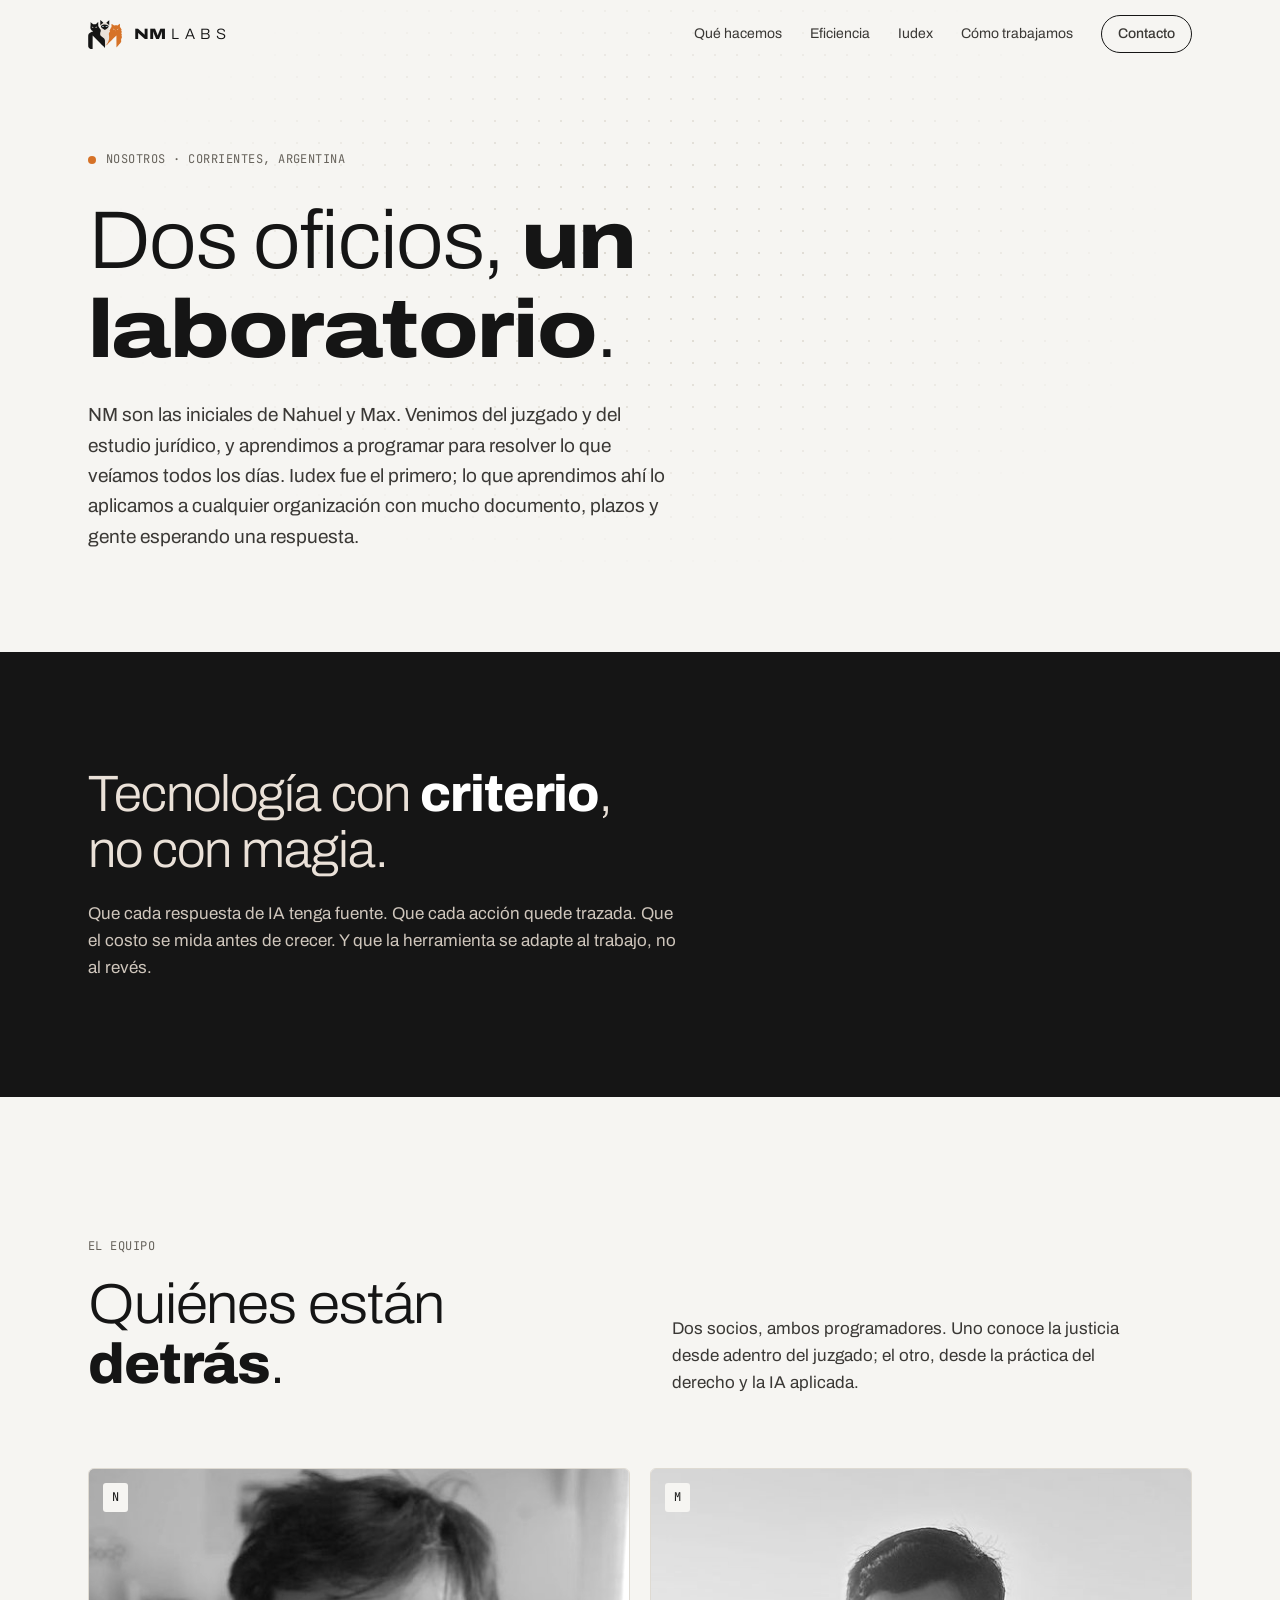
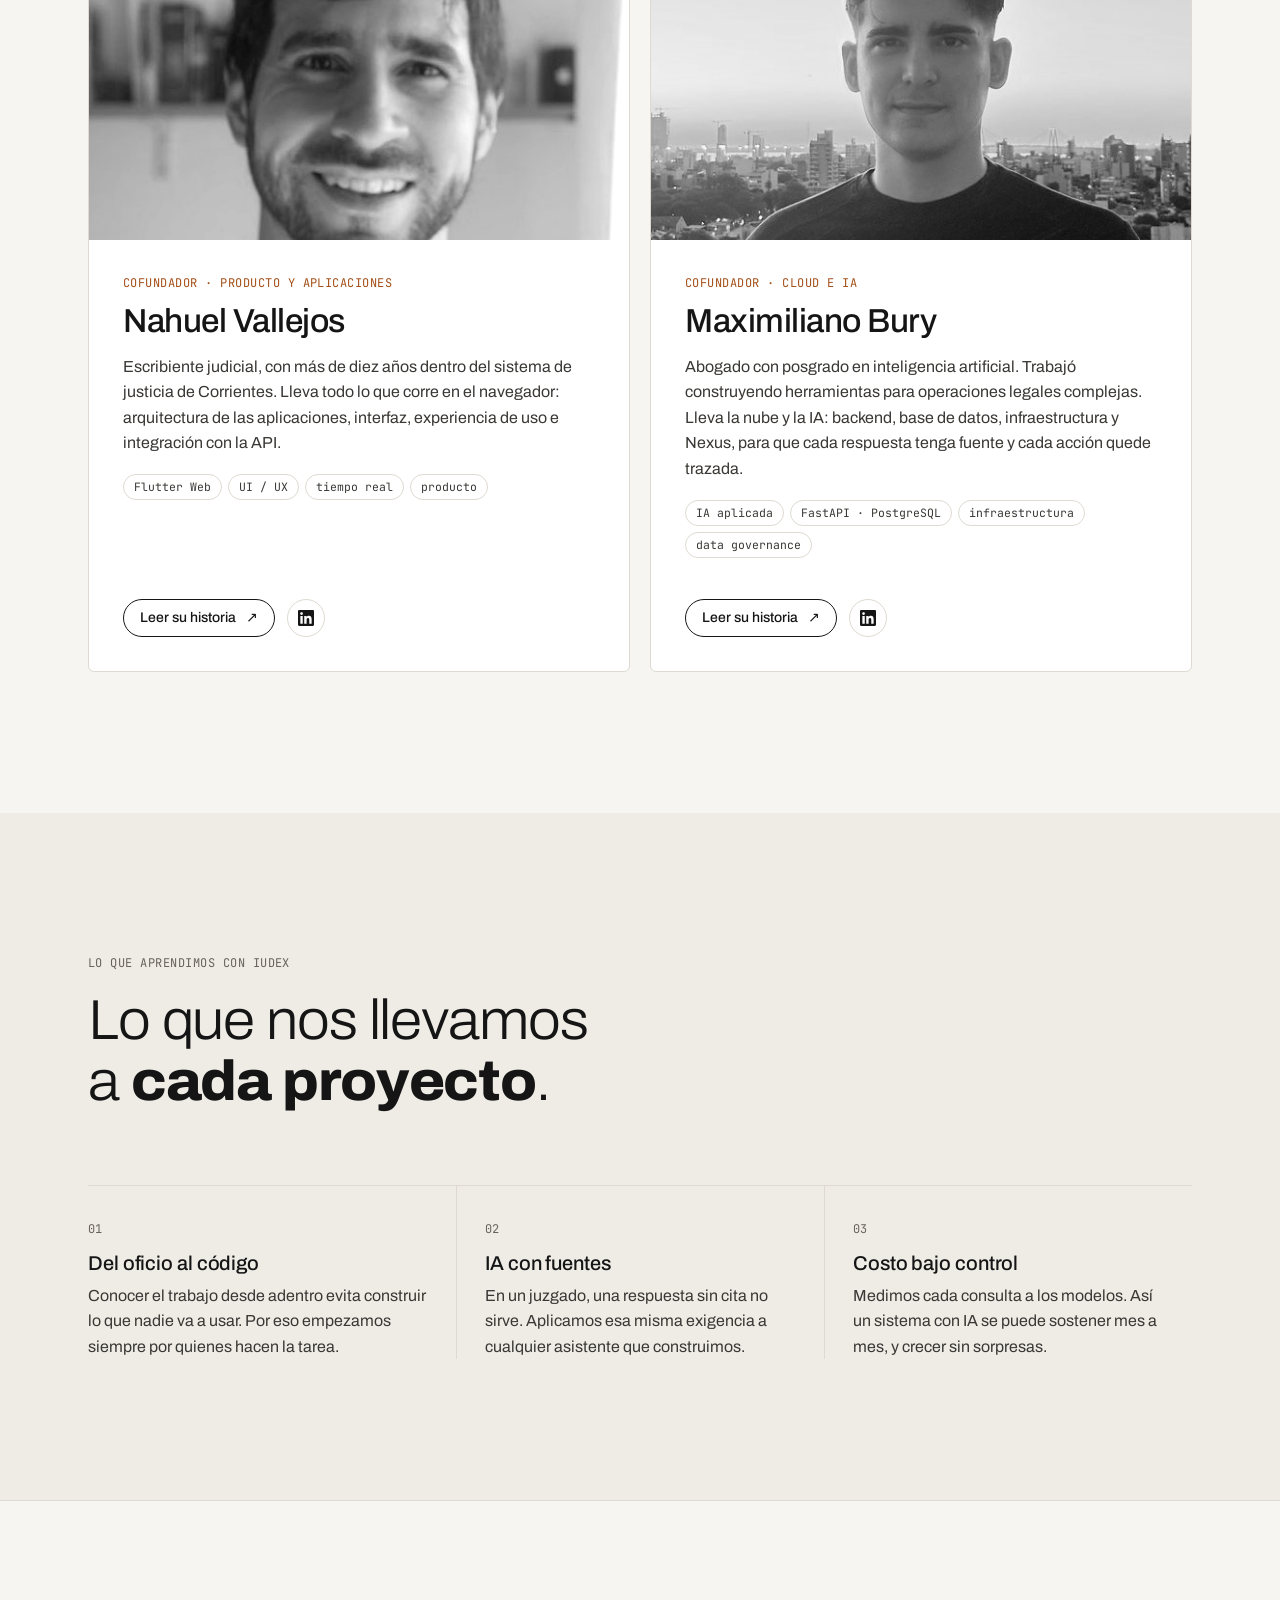
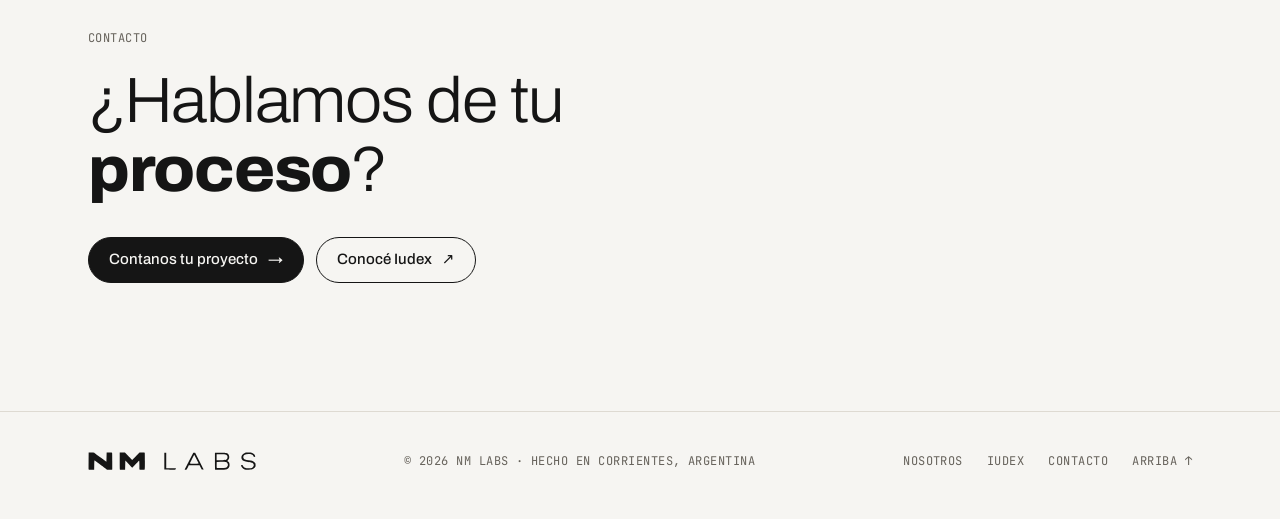
==== nosotros/index.html @ 86814177 "feat: formulario de contacto por pasos, página Nosotros y lema del hero - Contacto: cinco pasos con " ====
<!doctype html>
<html lang="es-AR">
<head>
  <meta charset="utf-8">
  <meta name="viewport" content="width=device-width, initial-scale=1">
  <title>Nosotros — NM Labs</title>
  <meta name="description" content="NM Labs son Nahuel Vallejos y Maximiliano Bury: un escribiente judicial y un abogado con posgrado en IA, ambos programadores. Creadores de Iudex.">
  <meta name="theme-color" content="#F6F5F2">
  <link rel="icon" href="../assets/mark.svg" type="image/svg+xml">
  <link rel="icon" href="../assets/favicon-32.png" sizes="32x32" type="image/png">
  <link rel="apple-touch-icon" href="../assets/apple-touch-icon.png">

  <meta property="og:type" content="website">
  <meta property="og:title" content="Nosotros — NM Labs">
  <meta property="og:description" content="Dos oficios, un laboratorio. Creadores de Iudex.">
  <meta property="og:image" content="../assets/og.png">
  <meta property="og:locale" content="es_AR">
  <meta name="twitter:card" content="summary_large_image">

  <link rel="preconnect" href="https://fonts.googleapis.com">
  <link rel="preconnect" href="https://fonts.gstatic.com" crossorigin>
  <link rel="stylesheet" href="https://fonts.googleapis.com/css2?family=Archivo:wdth,wght@62..125,300..800&family=JetBrains+Mono:wght@400;500&display=swap">
  <link rel="stylesheet" href="../styles.css?v=20261018c">
  <script>
    (function (d) {
      var c = d.documentElement.classList; c.add('js');
      if (!window.matchMedia('(prefers-reduced-motion: reduce)').matches) c.add('motion');
    })(document);
  </script>
  <script src="../main.js?v=20261018c" defer></script>
</head>
<body>
  <a class="skip" href="#main">Saltar al contenido</a>

  <header class="site-header" id="top">
    <div class="wrap">
      <a class="brand" href="../" aria-label="NM Labs, inicio">
        <img src="../assets/mark.svg" alt="" width="34" height="29">
        <span class="brand-word" aria-hidden="true"><b>NM</b><span>LABS</span></span>
      </a>
      <nav class="nav" aria-label="Principal">
        <a href="../#servicios">Qué hacemos</a>
        <a href="../#eficiencia">Eficiencia</a>
        <a href="../#iudex">Iudex</a>
        <a href="../#metodo">Cómo trabajamos</a>
        <a class="btn btn-sm btn-ghost" href="../#contacto">Contacto</a>
      </nav>
    </div>
  </header>

  <main id="main">
    <section class="page-hero" aria-labelledby="nos-title">
      <div class="wrap">
        <p class="hero-kicker mono"><span class="dot-live" aria-hidden="true"></span>Nosotros · Corrientes, Argentina</p>
        <h1 id="nos-title" class="split">Dos oficios, <b>un laboratorio</b>.</h1>
        <p class="lede" data-reveal data-d="3">NM son las iniciales de Nahuel y Max. Venimos del juzgado y del estudio jurídico, y aprendimos a programar para resolver lo que veíamos todos los días. Iudex fue el primero; lo que aprendimos ahí lo aplicamos a cualquier organización con mucho documento, plazos y gente esperando una respuesta.</p>
      </div>
    </section>

    <section class="statement" aria-labelledby="nos-statement">
      <div class="wrap">
        <h2 id="nos-statement" data-reveal>Tecnología con <b>criterio</b>, no con magia.</h2>
        <p data-reveal data-d="1">Que cada respuesta de IA tenga fuente. Que cada acción quede trazada. Que el costo se mida antes de crecer. Y que la herramienta se adapte al trabajo, no al revés.</p>
      </div>
    </section>

    <section class="section" aria-labelledby="nos-equipo">
      <div class="wrap">
        <div class="section-head">
          <div>
            <span class="eyebrow mono" data-reveal>El equipo</span>
            <h2 id="nos-equipo" data-reveal data-d="1">Quiénes están <b>detrás</b>.</h2>
          </div>
          <p data-reveal data-d="2">Dos socios, ambos programadores. Uno conoce la justicia desde adentro del juzgado; el otro, desde la práctica del derecho y la IA aplicada.</p>
        </div>

        <div class="profiles">
          <article class="profile" data-reveal>
            <div class="profile-photo">
              <img src="../assets/team/nahuel.jpg" alt="Nahuel Vallejos" width="560" height="560" loading="lazy">
              <span class="tag mono">N</span>
            </div>
            <div class="profile-body">
              <span class="profile-role mono">Cofundador · Producto y aplicaciones</span>
              <h3>Nahuel Vallejos</h3>
              <p>Escribiente judicial, con más de diez años dentro del sistema de justicia de Corrientes. Lleva todo lo que corre en el navegador: arquitectura de las aplicaciones, interfaz, experiencia de uso e integración con la API.</p>
              <ul class="tags" aria-label="Áreas de trabajo"><li>Flutter Web</li><li>UI / UX</li><li>tiempo real</li><li>producto</li></ul>
              <div class="profile-actions">
                <a class="btn btn-ghost btn-sm" href="https://iudex.com.ar/blog/historia-nahuel-vallejos.html" rel="noopener">Leer su historia <span class="arrow" aria-hidden="true">↗</span></a>
                <a class="icon-link" href="https://www.linkedin.com/in/nahuel-vallejos/" target="_blank" rel="noreferrer" aria-label="LinkedIn de Nahuel Vallejos">
                  <svg viewBox="0 0 24 24" fill="currentColor" aria-hidden="true"><path d="M20.447 20.452h-3.554v-5.569c0-1.328-.027-3.037-1.852-3.037-1.853 0-2.136 1.445-2.136 2.939v5.667H9.351V9h3.414v1.561h.046c.477-.9 1.637-1.85 3.37-1.85 3.601 0 4.267 2.37 4.267 5.455v6.286zM5.337 7.433a2.062 2.062 0 1 1 0-4.125 2.062 2.062 0 0 1 0 4.125zM7.119 20.452H3.555V9h3.564v11.452zM22.225 0H1.771C.792 0 0 .774 0 1.729v20.542C0 23.227.792 24 1.771 24h20.451C23.2 24 24 23.227 24 22.271V1.729C24 .774 23.2 0 22.222 0h.003z"/></svg>
                </a>
              </div>
            </div>
          </article>

          <article class="profile" data-reveal data-d="1">
            <div class="profile-photo">
              <img src="../assets/team/max.jpg" alt="Maximiliano Bury" width="560" height="560" loading="lazy">
              <span class="tag mono">M</span>
            </div>
            <div class="profile-body">
              <span class="profile-role mono">Cofundador · Cloud e IA</span>
              <h3>Maximiliano Bury</h3>
              <p>Abogado con posgrado en inteligencia artificial. Trabajó construyendo herramientas para operaciones legales complejas. Lleva la nube y la IA: backend, base de datos, infraestructura y Nexus, para que cada respuesta tenga fuente y cada acción quede trazada.</p>
              <ul class="tags" aria-label="Áreas de trabajo"><li>IA aplicada</li><li>FastAPI · PostgreSQL</li><li>infraestructura</li><li>data governance</li></ul>
              <div class="profile-actions">
                <a class="btn btn-ghost btn-sm" href="https://iudex.com.ar/blog/historia-maxi-bury.html" rel="noopener">Leer su historia <span class="arrow" aria-hidden="true">↗</span></a>
                <a class="icon-link" href="https://www.linkedin.com/in/maxinbury-legaltech/" target="_blank" rel="noreferrer" aria-label="LinkedIn de Maximiliano Bury">
                  <svg viewBox="0 0 24 24" fill="currentColor" aria-hidden="true"><path d="M20.447 20.452h-3.554v-5.569c0-1.328-.027-3.037-1.852-3.037-1.853 0-2.136 1.445-2.136 2.939v5.667H9.351V9h3.414v1.561h.046c.477-.9 1.637-1.85 3.37-1.85 3.601 0 4.267 2.37 4.267 5.455v6.286zM5.337 7.433a2.062 2.062 0 1 1 0-4.125 2.062 2.062 0 0 1 0 4.125zM7.119 20.452H3.555V9h3.564v11.452zM22.225 0H1.771C.792 0 0 .774 0 1.729v20.542C0 23.227.792 24 1.771 24h20.451C23.2 24 24 23.227 24 22.271V1.729C24 .774 23.2 0 22.222 0h.003z"/></svg>
                </a>
              </div>
            </div>
          </article>
        </div>
      </div>
    </section>

    <section class="section efficiency" aria-labelledby="nos-aprendimos">
      <div class="wrap">
        <div class="section-head">
          <div>
            <span class="eyebrow mono" data-reveal>Lo que aprendimos con Iudex</span>
            <h2 id="nos-aprendimos" data-reveal data-d="1">Lo que nos llevamos a <b>cada proyecto</b>.</h2>
          </div>
        </div>
        <div class="learned">
          <div data-reveal>
            <span class="mono">01</span>
            <h3>Del oficio al código</h3>
            <p>Conocer el trabajo desde adentro evita construir lo que nadie va a usar. Por eso empezamos siempre por quienes hacen la tarea.</p>
          </div>
          <div data-reveal data-d="1">
            <span class="mono">02</span>
            <h3>IA con fuentes</h3>
            <p>En un juzgado, una respuesta sin cita no sirve. Aplicamos esa misma exigencia a cualquier asistente que construimos.</p>
          </div>
          <div data-reveal data-d="2">
            <span class="mono">03</span>
            <h3>Costo bajo control</h3>
            <p>Medimos cada consulta a los modelos. Así un sistema con IA se puede sostener mes a mes, y crecer sin sorpresas.</p>
          </div>
        </div>
      </div>
    </section>

    <section class="cta-band" aria-labelledby="nos-cta">
      <div class="wrap">
        <span class="eyebrow mono" data-reveal>Contacto</span>
        <h2 id="nos-cta" data-reveal data-d="1">¿Hablamos de tu <b>proceso</b>?</h2>
        <div class="hero-actions" data-reveal data-d="2">
          <a class="btn btn-solid" href="../#contacto">Contanos tu proyecto <span class="arrow" aria-hidden="true">→</span></a>
          <a class="btn btn-ghost" href="https://iudex.com.ar" rel="noopener">Conocé Iudex <span class="arrow" aria-hidden="true">↗</span></a>
        </div>
      </div>
    </section>
  </main>

  <footer class="site-footer">
    <div class="wrap">
      <img src="../assets/wordmark.svg" alt="NM Labs" width="168" height="18" loading="lazy">
      <p class="mono">© 2026 NM Labs · Hecho en Corrientes, Argentina</p>
      <div class="foot-links mono">
        <a href="./" aria-current="page">Nosotros</a>
        <a href="https://iudex.com.ar" rel="noopener">Iudex</a>
        <a href="../#contacto">Contacto</a>
        <a href="#top">Arriba ↑</a>
      </div>
    </div>
  </footer>
</body>
</html>
---- styles.css ----
/* NM Labs — hoja única. Paleta tomada del logo (tinta, crema, naranja). */

:root {
  --bg: #F6F5F2;
  --bg-2: #EFECE6;
  --ink: #151515;
  --ink-2: #3A3835;
  --muted: #67635C;
  --line: #DEDAD2;
  --cream: #EAE1D8;
  --orange: #D67227;
  --orange-text: #A4501A; /* naranja con contraste AA para texto chico */
  --blue: #9DB8C6;

  --font-display: "Archivo", ui-sans-serif, system-ui, -apple-system, "Segoe UI", sans-serif;
  --font-mono: "JetBrains Mono", ui-monospace, "SF Mono", Menlo, Consolas, monospace;

  --gutter: clamp(16px, 4vw, 48px);
  --max: 1200px;
  --ease: cubic-bezier(.2, .8, .2, 1);
  --ease-in-out: cubic-bezier(.65, 0, .35, 1);
  color-scheme: light;
}

*, *::before, *::after { box-sizing: border-box; }
[hidden] { display: none !important; }

html { -webkit-text-size-adjust: 100%; scroll-behavior: smooth; scroll-padding-top: 80px; }
@media (prefers-reduced-motion: reduce) { html { scroll-behavior: auto; } }

body {
  margin: 0;
  background: var(--bg);
  color: var(--ink);
  font-family: var(--font-display);
  font-size: 17px;
  line-height: 1.6;
  font-variation-settings: "wdth" 100;
  text-rendering: optimizeLegibility;
  -webkit-font-smoothing: antialiased;
  overflow-x: hidden;
}

img, svg, canvas { display: block; max-width: 100%; }
a { color: inherit; }
p, figure { margin: 0; }
h1, h2, h3 { margin: 0; font-weight: 300; line-height: 1.08; letter-spacing: -0.02em; }
b, strong { font-weight: 800; }

::selection { background: var(--orange); color: #fff; }

:focus-visible {
  outline: 2px solid var(--orange);
  outline-offset: 3px;
  border-radius: 2px;
}

.sr-only {
  position: absolute; width: 1px; height: 1px; padding: 0; margin: -1px;
  overflow: hidden; clip: rect(0 0 0 0); white-space: nowrap; border: 0;
}

.skip {
  position: absolute; left: 12px; top: -60px; z-index: 100;
  background: var(--ink); color: var(--bg); padding: 10px 14px; text-decoration: none;
}
.skip:focus { top: 12px; }

.wrap { width: 100%; max-width: var(--max); margin: 0 auto; padding: 0 var(--gutter); }

.mono {
  font-family: var(--font-mono);
  font-size: 12px;
  letter-spacing: .04em;
  text-transform: uppercase;
  color: var(--muted);
}

/* ---------- Header ---------- */

.site-header {
  position: fixed; inset: 0 0 auto 0; z-index: 50;
  transition: background-color .3s, border-color .3s, backdrop-filter .3s;
  border-bottom: 1px solid transparent;
}
.site-header.is-scrolled {
  background: color-mix(in srgb, var(--bg) 82%, transparent);
  -webkit-backdrop-filter: saturate(1.4) blur(12px);
  backdrop-filter: saturate(1.4) blur(12px);
  border-bottom-color: var(--line);
}
.site-header .wrap { display: flex; align-items: center; justify-content: space-between; height: 68px; }

.brand { display: inline-flex; align-items: center; gap: 12px; text-decoration: none; }
.brand svg { width: 34px; height: auto; }
.brand-word { font-size: 15px; letter-spacing: .02em; line-height: 1; white-space: nowrap; }
.brand-word b { font-weight: 800; font-variation-settings: "wdth" 125; letter-spacing: .01em; }
.brand-word span { font-weight: 300; letter-spacing: .38em; margin-left: .3em; }

.nav { display: flex; align-items: center; gap: 28px; }
.nav a { font-size: 14px; text-decoration: none; color: var(--ink-2); position: relative; }
.nav a:not(.btn)::after {
  content: ""; position: absolute; left: 0; right: 0; bottom: -4px; height: 1px;
  background: currentColor; transform: scaleX(0); transform-origin: right;
  transition: transform .35s var(--ease);
}
.nav a:not(.btn):hover::after { transform: scaleX(1); transform-origin: left; }

@media (max-width: 760px) {
  .nav a:not(.btn) { display: none; }
}

/* ---------- Botones ---------- */

.btn {
  --h: 46px;
  display: inline-flex; align-items: center; gap: 10px;
  height: var(--h); padding: 0 20px;
  font: 500 15px/1 var(--font-display);
  text-decoration: none;
  border: 1px solid var(--ink);
  border-radius: 999px;
  position: relative; overflow: hidden; isolation: isolate;
  transition: color .35s var(--ease), border-color .35s;
}
.btn::before {
  content: ""; position: absolute; inset: 0; z-index: -1;
  background: var(--orange);
  transform: translateY(101%);
  transition: transform .45s var(--ease);
}
.btn:hover::before, .btn:focus-visible::before { transform: translateY(0); }
.btn-solid { background: var(--ink); color: var(--bg); }
.btn-solid:hover { border-color: var(--orange); color: #fff; }
.btn-ghost { color: var(--ink); }
.btn-ghost:hover { color: #fff; border-color: var(--orange); }
.btn-sm { --h: 38px; padding: 0 16px; font-size: 14px; }
.btn .arrow { transition: transform .35s var(--ease); }
.btn:hover .arrow { transform: translateX(3px); }

/* ---------- Hero ---------- */

.hero {
  position: relative;
  min-height: min(100svh, 920px);
  display: flex; align-items: center;
  padding: 120px 0 72px;
  overflow: hidden;
}
.hero::before {
  /* grilla de puntos, se desvanece hacia los bordes */
  content: ""; position: absolute; inset: 0; z-index: -1;
  background-image: radial-gradient(var(--line) 1px, transparent 1.2px);
  background-size: 22px 22px;
  -webkit-mask-image: radial-gradient(ellipse 70% 60% at 70% 45%, #000 20%, transparent 75%);
  mask-image: radial-gradient(ellipse 70% 60% at 70% 45%, #000 20%, transparent 75%);
}
.hero .wrap {
  display: grid;
  grid-template-columns: minmax(0, 1.15fr) minmax(0, .85fr);
  gap: clamp(32px, 6vw, 96px);
  align-items: center;
}
.hero-kicker { display: flex; align-items: center; gap: 10px; margin-bottom: 28px; }
.dot-live {
  width: 8px; height: 8px; border-radius: 50%; background: var(--orange); position: relative;
}
.dot-live::after {
  content: ""; position: absolute; inset: -4px; border-radius: 50%;
  border: 1px solid var(--orange); opacity: 0;
  animation: ping 2.4s var(--ease) infinite;
}
@keyframes ping { 0% { transform: scale(.6); opacity: .9; } 100% { transform: scale(1.8); opacity: 0; } }

.hero h1 {
  font-size: clamp(40px, 6.4vw, 84px);
  font-variation-settings: "wdth" 104;
  max-width: 13ch;
}
.hero h1 b { font-variation-settings: "wdth" 118; letter-spacing: -0.03em; }
.hero h1 .accent { color: var(--orange); }

.hero-lede {
  margin-top: 28px; max-width: 46ch;
  font-size: clamp(17px, 1.5vw, 19px); color: var(--ink-2);
}
.typer { margin-top: 26px; display: flex; flex-wrap: wrap; gap: 8px; align-items: baseline; font-family: var(--font-mono); font-size: 14px; color: var(--muted); }
.typer-word { color: var(--ink); }
.typer-caret {
  display: inline-block; width: 8px; height: 1.05em; background: var(--orange);
  transform: translateY(2px); animation: blink 1.05s steps(1) infinite;
}
@keyframes blink { 50% { opacity: 0; } }

.hero-actions { margin-top: 40px; display: flex; flex-wrap: wrap; gap: 12px; }

.hero-mark { position: relative; justify-self: center; width: 100%; max-width: 480px; }
.hero-mark svg { width: 100%; height: auto; overflow: hidden; }
.hero-mark .cat { will-change: transform; }
.hero-mark .cat-inner { transform-box: fill-box; }
.hero-mark .baseline {
  height: 2px; margin-top: 18px; background: var(--ink);
  transform-origin: left; transform: scaleX(1);
}
.hero-mark-caption { margin-top: 14px; display: flex; justify-content: space-between; }

/* Entrada: los tres gatos suben y forman la M. Solo si hay JS y movimiento. */
.js.motion .hero-mark .cat-inner { transform: translateY(46%); opacity: 0; }
.js.motion .hero-mark .baseline { transform: scaleX(0); }
.js.motion.is-ready .hero-mark .cat-inner {
  transform: none; opacity: 1;
  transition: transform 1.1s var(--ease), opacity .6s ease;
}
.js.motion.is-ready .hero-mark .cat-2 .cat-inner { transition-delay: .05s; }
.js.motion.is-ready .hero-mark .cat-1 .cat-inner { transition-delay: .2s; }
.js.motion.is-ready .hero-mark .cat-3 .cat-inner { transition-delay: .35s; }
.js.motion.is-ready .hero-mark .baseline { transform: scaleX(1); transition: transform 1.2s .55s var(--ease-in-out); }

/* Palabras del título */
.js.motion .split .w { display: inline-block; opacity: 0; transform: translateY(.45em); filter: blur(6px); }
.js.motion.is-ready .split .w {
  opacity: 1; transform: none; filter: none;
  transition: opacity .7s ease, transform .9s var(--ease), filter .7s ease;
  transition-delay: calc(var(--i) * 45ms + 120ms);
}

@media (max-width: 860px) {
  .hero { min-height: auto; padding-top: 104px; }
  .hero .wrap { grid-template-columns: 1fr; }
  .hero-mark { order: -1; max-width: 260px; justify-self: start; }
  .hero-mark-caption { display: none; }
}

/* ---------- Secciones ---------- */

section { position: relative; }
.section { padding: clamp(80px, 11vw, 150px) 0; }
.section-head {
  display: grid; grid-template-columns: minmax(0, 1fr) minmax(0, 1fr);
  gap: 24px 64px; align-items: end; margin-bottom: clamp(40px, 6vw, 72px);
}
.section-head h2 { font-size: clamp(32px, 4.4vw, 58px); font-variation-settings: "wdth" 104; }
.section-head p { color: var(--ink-2); max-width: 48ch; }
.eyebrow { display: block; margin-bottom: 18px; }
@media (max-width: 860px) { .section-head { grid-template-columns: 1fr; } }

/* Revelado al hacer scroll */
.js.motion [data-reveal] {
  opacity: 0; transform: translateY(18px);
  transition: opacity .8s ease, transform 1s var(--ease);
  transition-delay: calc(var(--d, 0) * 80ms);
}
.js.motion [data-reveal].is-in { opacity: 1; transform: none; }

/* ---------- Servicios ---------- */

.services {
  display: grid; grid-template-columns: repeat(2, minmax(0, 1fr));
  border-top: 1px solid var(--line);
}
.service {
  position: relative; padding: 36px 36px 40px 0;
  border-bottom: 1px solid var(--line);
}
.service:nth-child(odd) { border-right: 1px solid var(--line); }
.service:nth-child(even) { padding-left: 36px; padding-right: 0; }
.service::before {
  content: ""; position: absolute; left: 0; right: 0; top: -1px; height: 1px;
  background: var(--orange); transform: scaleX(0); transform-origin: left;
  transition: transform .7s var(--ease);
}
.service:hover::before { transform: scaleX(1); }
.service .idx { color: var(--orange-text); }
.service h3 { margin: 18px 0 12px; font-size: clamp(22px, 2.2vw, 28px); font-weight: 500; letter-spacing: -0.01em; }
.service p { color: var(--ink-2); max-width: 44ch; }
.tags { display: flex; flex-wrap: wrap; gap: 6px; margin-top: 20px; padding: 0; list-style: none; }
.tags li {
  font-family: var(--font-mono); font-size: 11.5px; color: var(--ink-2);
  border: 1px solid var(--line); border-radius: 999px; padding: 3px 10px;
}
@media (max-width: 760px) {
  .services { grid-template-columns: 1fr; }
  .service, .service:nth-child(even) { padding: 30px 0 34px; border-right: 0; }
}

/* ---------- Eficiencia / enrutador ---------- */

.efficiency { background: var(--bg-2); }
.router {
  border: 1px solid var(--line); background: var(--bg); border-radius: 4px;
  padding: 20px; position: relative;
}
.router-top { display: flex; justify-content: space-between; gap: 12px; margin-bottom: 8px; }
.router canvas { width: 100%; height: 300px; }
@media (max-width: 600px) {
  .router { padding: 16px; }
  .router canvas { height: 440px; }
  .router-top { flex-direction: column; gap: 2px; }
}
.router-legend { display: flex; flex-wrap: wrap; gap: 8px 22px; margin-top: 10px; }
.router-legend span { display: inline-flex; align-items: center; gap: 8px; }
.router-legend i { width: 8px; height: 8px; border-radius: 50%; background: var(--ink); display: inline-block; }
.router-legend i.o { background: var(--orange); }
.router-legend i.c { background: var(--muted); }

.practices {
  display: grid; grid-template-columns: repeat(3, minmax(0, 1fr)); gap: 0;
  margin-top: 48px; border-top: 1px solid var(--line);
}
.practice { padding: 28px 28px 0 0; }
.practice + .practice { padding-left: 28px; border-left: 1px solid var(--line); }
.practice h3 { font-size: 19px; font-weight: 500; letter-spacing: -0.005em; margin: 12px 0 8px; }
.practice p { color: var(--ink-2); font-size: 16px; }
@media (max-width: 760px) {
  .practices { grid-template-columns: 1fr; }
  .practice, .practice + .practice { padding: 24px 0 0; border-left: 0; }
}

/* ---------- Iudex (bloque oscuro) ---------- */

.case { background: var(--ink); color: var(--cream); overflow: hidden; }
.case .mono { color: #A39B91; }
.case .section-head p, .case p { color: #CFC6BC; }
.case h2 b { color: #fff; }
.case-grid {
  display: grid; grid-template-columns: minmax(0, .95fr) minmax(0, 1.05fr);
  gap: clamp(32px, 6vw, 88px); align-items: start;
}
.case h2 { font-size: clamp(32px, 4.4vw, 58px); font-variation-settings: "wdth" 104; color: var(--cream); }
.case-lede { margin-top: 24px; max-width: 50ch; }
.built { margin: 36px 0 0; padding: 0; list-style: none; border-top: 1px solid #2E2C29; }
.built li {
  display: grid; grid-template-columns: 34px 1fr; gap: 8px;
  padding: 14px 0; border-bottom: 1px solid #2E2C29; font-size: 16px; color: #E7DFD6;
}
.built li span { font-family: var(--font-mono); font-size: 12px; color: var(--orange); padding-top: 3px; }
.case .btn { margin-top: 36px; border-color: var(--cream); color: var(--cream); }
.case .btn:hover { color: #fff; border-color: var(--orange); }
@media (max-width: 960px) { .case-grid { grid-template-columns: 1fr; } }

/* Demo de Nexus */
.demo {
  background: #1D1C1A; border: 1px solid #2E2C29; border-radius: 6px;
  font-size: 15px; position: relative;
  box-shadow: 0 40px 80px -40px rgba(0, 0, 0, .6);
}
.demo-bar {
  display: flex; align-items: center; justify-content: space-between; gap: 12px;
  padding: 12px 16px; border-bottom: 1px solid #2E2C29;
}
.demo-bar .who { display: inline-flex; align-items: center; gap: 10px; color: #E7DFD6; font-weight: 500; }
.demo-bar .who i { width: 8px; height: 8px; border-radius: 50%; background: var(--orange); display: inline-block; }
.demo-body { padding: 22px 18px 20px; display: flex; flex-direction: column; gap: 16px; }
.msg { max-width: 92%; line-height: 1.55; }
.msg-user {
  align-self: flex-end; background: #2B2926; color: #F2EBE3;
  padding: 12px 14px; border-radius: 12px 12px 2px 12px;
}
.msg-ai { color: #E7DFD6; min-height: 6.4em; }
.msg-ai .cite {
  display: inline-block; font-family: var(--font-mono); font-size: 11.5px;
  color: var(--ink); background: var(--cream); border-radius: 3px;
  padding: 0 6px; margin: 0 2px; line-height: 1.6; vertical-align: 1px;
}
.msg-ai .caret {
  display: inline-block; width: 7px; height: 1em; background: var(--orange);
  transform: translateY(2px); margin-left: 2px; animation: blink 1.05s steps(1) infinite;
}
.thinking { display: inline-flex; gap: 5px; align-items: center; height: 1.4em; }
.thinking i { width: 5px; height: 5px; border-radius: 50%; background: #A39B91; animation: bounce 1.2s infinite var(--ease-in-out); }
.thinking i:nth-child(2) { animation-delay: .15s; }
.thinking i:nth-child(3) { animation-delay: .3s; }
@keyframes bounce { 0%, 80%, 100% { transform: translateY(0); opacity: .4; } 40% { transform: translateY(-4px); opacity: 1; } }

.file {
  display: grid; grid-template-columns: 40px 1fr auto; gap: 14px; align-items: center;
  border: 1px solid #34312D; border-radius: 6px; padding: 12px 14px;
  background: #22211E;
  opacity: 0; transform: translateY(8px);
  transition: opacity .5s ease, transform .6s var(--ease);
}
.file.is-on { opacity: 1; transform: none; }
.file-ico {
  width: 40px; height: 48px; border-radius: 3px; background: var(--cream); position: relative; overflow: hidden;
}
.file-ico i { position: absolute; left: 7px; right: 7px; height: 2px; background: #B9AFA4; transform-origin: left; }
.file-ico i:nth-child(1) { top: 10px; right: 14px; background: var(--ink); }
.file-ico i:nth-child(2) { top: 17px; }
.file-ico i:nth-child(3) { top: 23px; }
.file-ico i:nth-child(4) { top: 29px; right: 12px; }
.file-ico i:nth-child(5) { top: 35px; }
.file.is-on .file-ico i { animation: grow .5s var(--ease) both; }
.file.is-on .file-ico i:nth-child(2) { animation-delay: .08s; }
.file.is-on .file-ico i:nth-child(3) { animation-delay: .16s; }
.file.is-on .file-ico i:nth-child(4) { animation-delay: .24s; }
.file.is-on .file-ico i:nth-child(5) { animation-delay: .32s; }
.js.motion .msg-ai .cite.pop { animation: pop .4s var(--ease) both; }
@keyframes pop { from { transform: scale(.6); opacity: 0; } to { transform: none; opacity: 1; } }
@keyframes grow { from { transform: scaleX(0); } to { transform: scaleX(1); } }
.file-name { color: #F2EBE3; font-weight: 500; font-size: 15px; }
.file-meta { font-family: var(--font-mono); font-size: 11.5px; color: #A39B91; }
.file-btn { font-family: var(--font-mono); font-size: 12px; color: var(--orange); }
.demo-note { margin-top: 12px; text-align: right; }

/* ---------- Método ---------- */

.steps {
  position: relative; display: grid; grid-template-columns: repeat(4, minmax(0, 1fr)); gap: 32px;
  padding-top: 40px; margin: 0; list-style: none; padding-left: 0;
}
.steps::before, .steps::after {
  content: ""; position: absolute; left: 0; right: 0; top: 7px; height: 1px; background: var(--line);
}
.steps::after { background: var(--ink); transform-origin: left; transform: scaleX(var(--progress, 1)); }
.step { position: relative; }
.step::before {
  content: ""; position: absolute; top: -40px; left: 0;
  width: 15px; height: 15px; border-radius: 50%;
  background: var(--bg); border: 1px solid var(--ink);
  transition: background-color .4s, border-color .4s;
}
.step.is-lit::before { background: var(--orange); border-color: var(--orange); }
.step h3 { font-size: 22px; font-weight: 500; letter-spacing: -0.01em; margin: 10px 0 10px; }
.step p { color: var(--ink-2); font-size: 16px; }
@media (max-width: 860px) {
  .steps { grid-template-columns: 1fr; padding-top: 0; padding-left: 36px; gap: 36px; }
  .steps::before, .steps::after { left: 7px; right: auto; top: 0; bottom: 0; width: 1px; height: auto; }
  .steps::after { transform-origin: top; transform: scaleY(var(--progress, 1)); }
  .step::before { top: 4px; left: -36px; }
}

.principles {
  margin-top: clamp(64px, 8vw, 110px);
  display: grid; grid-template-columns: repeat(4, minmax(0, 1fr));
  border: 1px solid var(--line); border-radius: 4px; background: var(--bg);
}
.principle { padding: 26px 24px 28px; }
.principle + .principle { border-left: 1px solid var(--line); }
.principle svg { width: 28px; height: 28px; color: var(--ink); }
.principle h3 { font-size: 18px; font-weight: 600; margin: 16px 0 6px; letter-spacing: -0.005em; }
.principle p { font-size: 15px; color: var(--ink-2); }
@media (max-width: 960px) {
  .principles { grid-template-columns: repeat(2, minmax(0, 1fr)); }
  .principle:nth-child(3) { border-left: 0; }
  .principle:nth-child(n+3) { border-top: 1px solid var(--line); }
}
@media (max-width: 560px) {
  .principles { grid-template-columns: 1fr; }
  .principle + .principle { border-left: 0; border-top: 1px solid var(--line); }
}

/* ---------- Sectores ---------- */

.sectors { display: grid; grid-template-columns: repeat(2, minmax(0, 1fr)); gap: 20px; }
.sector {
  position: relative; padding: clamp(28px, 4vw, 48px);
  border: 1px solid var(--line); border-radius: 4px; background: var(--bg);
  overflow: hidden;
}
.sector h3 { font-size: clamp(26px, 3vw, 38px); font-variation-settings: "wdth" 104; margin: 18px 0 16px; }
.sector p { color: var(--ink-2); max-width: 46ch; }
.sector ul { margin: 22px 0 0; padding: 0; list-style: none; }
.sector li { padding: 9px 0; border-top: 1px solid var(--line); font-size: 16px; display: flex; gap: 12px; }
.sector li::before { content: "→"; color: var(--orange-text); font-family: var(--font-mono); }
.sector > :not(.glyph) { position: relative; }
.sector .glyph {
  position: absolute; right: -36px; top: -36px; width: 132px; height: 132px; color: var(--cream);
  transition: transform 1.2s var(--ease);
}
.sector:hover .glyph { transform: rotate(18deg) scale(1.04); }
@media (max-width: 860px) { .sectors { grid-template-columns: 1fr; } }

/* ---------- Contacto: formulario por pasos + ficha ---------- */

.contact { padding: clamp(90px, 12vw, 160px) 0; border-top: 1px solid var(--line); }
.contact-head {
  display: grid; grid-template-columns: minmax(0, 1.2fr) minmax(0, .8fr);
  gap: 24px 64px; align-items: end; margin-bottom: clamp(36px, 5vw, 60px);
}
.contact h2 { font-size: clamp(36px, 5.4vw, 76px); font-variation-settings: "wdth" 104; max-width: 16ch; }
.contact h2 b { font-variation-settings: "wdth" 118; }
.contact-head p { color: var(--ink-2); max-width: 46ch; }
@media (max-width: 860px) { .contact-head { grid-template-columns: 1fr; } }

.lead {
  display: grid; grid-template-columns: minmax(0, 1.35fr) minmax(0, .65fr);
  border: 1px solid var(--line); border-radius: 6px; background: #fff;
  overflow: hidden;
}
.lead-form { position: relative; padding: clamp(24px, 4vw, 48px); min-height: 520px; display: flex; flex-direction: column; }
.lead-progress { position: absolute; left: 0; right: 0; top: 0; height: 2px; background: var(--line); }
.lead-progress span {
  position: absolute; inset: 0; background: var(--orange);
  transform-origin: left; transform: scaleX(var(--p, 0));
  transition: transform .7s var(--ease);
}
.lead-top { display: flex; justify-content: space-between; gap: 12px; margin-bottom: 28px; }
.lead-count b { color: var(--ink); font-weight: 500; }
.lead-saved { color: var(--muted); }
.lead-hp { position: absolute; left: -9999px; width: 1px; height: 1px; opacity: 0; }

.lead-step { border: 0; margin: 0; padding: 0; min-width: 0; flex: 1; }
.lead-step[hidden] { display: none; }
.js.motion .lead-step.is-entering { animation: stepIn .55s var(--ease) both; }
.js.motion .lead-step.is-entering.from-back { animation-name: stepInBack; }
@keyframes stepIn { from { opacity: 0; transform: translateX(28px); } to { opacity: 1; transform: none; } }
@keyframes stepInBack { from { opacity: 0; transform: translateX(-28px); } to { opacity: 1; transform: none; } }

.lead-q {
  padding: 0; margin-bottom: 26px;
  font-size: clamp(26px, 3vw, 38px); font-weight: 300; letter-spacing: -0.02em; line-height: 1.12;
  font-variation-settings: "wdth" 104;
}
.lead-q:focus { outline: none; }
.lead-q .mono { display: block; margin-bottom: 14px; letter-spacing: .04em; line-height: 1.4; }
.lead-help { color: var(--ink-2); margin: -12px 0 18px; font-size: 16px; }

/* Opciones (radios como tarjetas) */
.opts { display: grid; gap: 10px; }
.opts--grid { grid-template-columns: repeat(2, minmax(0, 1fr)); }
.opts--row { grid-template-columns: repeat(5, minmax(0, 1fr)); }
.opt-card { position: relative; display: block; cursor: pointer; }
.opt-card input { position: absolute; opacity: 0; inset: 0; margin: 0; cursor: pointer; }
.opt-card span {
  display: flex; align-items: center; gap: 12px; min-height: 52px; height: 100%;
  padding: 12px 14px; border: 1px solid var(--line); border-radius: 4px;
  font-size: 16px; line-height: 1.3; background: var(--bg);
  transition: border-color .2s, background-color .2s, color .2s, transform .2s var(--ease);
}
.opt-card kbd {
  font: 500 11px/1 var(--font-mono); color: var(--muted);
  border: 1px solid var(--line); border-radius: 3px; padding: 4px 6px; background: #fff;
  transition: inherit;
}
.opt-card:hover span { border-color: var(--ink); }
.opt-card input:focus-visible + span { outline: 2px solid var(--orange); outline-offset: 2px; }
.opt-card input:checked + span { background: var(--ink); color: var(--bg); border-color: var(--ink); }
.opt-card input:checked + span kbd { background: var(--orange); border-color: var(--orange); color: #fff; }
.js.motion .opt-card input:checked + span { animation: tick .35s var(--ease); }
@keyframes tick { 40% { transform: scale(.98); } }
.opts--row .opt-card span { justify-content: center; text-align: center; flex-direction: column; gap: 8px; padding: 14px 8px; }
@media (max-width: 760px) {
  .opts--grid { grid-template-columns: 1fr; }
  .opts--row { grid-template-columns: repeat(2, minmax(0, 1fr)); }
  .opts--row .opt-card span { flex-direction: row; justify-content: flex-start; }
  .opt-card kbd { display: none; }
}

/* Chips (checkboxes) */
.chips { display: flex; flex-wrap: wrap; gap: 8px; margin-bottom: 18px; }
.chip { position: relative; cursor: pointer; }
.chip input { position: absolute; opacity: 0; inset: 0; margin: 0; cursor: pointer; }
.chip span {
  display: inline-flex; align-items: center; gap: 8px;
  padding: 9px 14px; border: 1px solid var(--line); border-radius: 999px; font-size: 15px;
  background: var(--bg); transition: border-color .2s, background-color .2s, color .2s;
}
.chip span::before {
  content: ""; width: 7px; height: 7px; border-radius: 50%; border: 1px solid var(--muted);
  transition: background-color .2s, border-color .2s;
}
.chip:hover span { border-color: var(--ink); }
.chip input:focus-visible + span { outline: 2px solid var(--orange); outline-offset: 2px; }
.chip input:checked + span { background: var(--ink); color: var(--bg); border-color: var(--ink); }
.chip input:checked + span::before { background: var(--orange); border-color: var(--orange); }

/* Campos */
.fields { display: grid; gap: 18px; }
.field { display: grid; gap: 8px; margin-top: 14px; position: relative; }
.field-label { font-size: 14px; color: var(--ink-2); }
.opt { font-family: var(--font-mono); font-size: 11px; color: var(--muted); margin-left: 6px; text-transform: uppercase; letter-spacing: .04em; }
.input {
  width: 100%; font: 400 17px/1.4 var(--font-display); color: var(--ink);
  background: var(--bg); border: 1px solid var(--line); border-radius: 4px;
  padding: 13px 14px; transition: border-color .2s, box-shadow .2s;
}
.input::placeholder { color: #9A958D; }
.input:hover { border-color: #C9C3B9; }
.input:focus { outline: none; border-color: var(--ink); box-shadow: 0 0 0 3px rgba(214, 114, 39, .18); }
.input[aria-invalid="true"] { border-color: #B3401A; }
.input--lg { font-size: 22px; padding: 14px 16px; }
.textarea { resize: vertical; min-height: 104px; padding-right: 110px; }
.mic {
  position: absolute; right: 10px; bottom: 10px;
  display: inline-flex; align-items: center; gap: 6px;
  font: 500 13px/1 var(--font-display); color: var(--ink);
  background: #fff; border: 1px solid var(--line); border-radius: 999px; padding: 8px 12px; cursor: pointer;
}
.mic svg { width: 15px; height: 15px; fill: none; stroke: currentColor; stroke-width: 1.6; }
.mic[aria-pressed="true"] { background: var(--orange); border-color: var(--orange); color: #fff; }
.js.motion .mic[aria-pressed="true"] svg { animation: blink 1s steps(1) infinite; }
.lead-note { font-size: 14px; color: var(--muted); margin-top: 10px; }
.lead-error { color: #B3401A; font-size: 14px; }
.lead-legal { margin-top: 18px; font-size: 13.5px; color: var(--muted); max-width: 58ch; }

/* Selector WhatsApp / Email */
.seg {
  position: relative; display: inline-grid; grid-template-columns: 1fr 1fr;
  border: 1px solid var(--line); border-radius: 999px; padding: 3px; background: var(--bg);
  margin-bottom: 6px; isolation: isolate;
}
.seg label { position: relative; cursor: pointer; }
.seg input { position: absolute; opacity: 0; inset: 0; margin: 0; cursor: pointer; }
.seg span { display: block; padding: 9px 22px; font-size: 15px; text-align: center; border-radius: 999px; transition: color .3s; }
.seg input:checked + span { color: var(--bg); }
.seg input:focus-visible + span { outline: 2px solid var(--orange); outline-offset: 2px; }
.seg-bg {
  position: absolute; z-index: -1; top: 3px; bottom: 3px; left: 3px; width: calc(50% - 3px);
  background: var(--ink); border-radius: 999px; transition: transform .45s var(--ease);
}
.seg:has(label:nth-of-type(2) input:checked) .seg-bg { transform: translateX(100%); }

/* Navegación del formulario */
.lead-nav { display: flex; align-items: center; gap: 16px; margin-top: 32px; }
.lead-nav [data-accion="siguiente"] { margin-left: auto; }
.lead-nav .btn[disabled] { opacity: .35; pointer-events: none; }
.lead-hint { color: var(--muted); }
@media (max-width: 560px) { .lead-hint { display: none; } }
.lead-resume { margin-top: 14px; color: var(--muted); }
.link { font: inherit; color: var(--orange-text); background: none; border: 0; padding: 0; text-decoration: underline; cursor: pointer; }

/* Fin */
.lead-done { text-align: left; }
.lead-done h3 { font-size: clamp(34px, 4vw, 52px); font-weight: 300; margin: 18px 0 12px; }
.lead-done h3:focus { outline: none; }
.lead-done p { color: var(--ink-2); max-width: 46ch; }
.lead-done .btn { margin-top: 26px; }
.check { width: 52px; height: 52px; fill: none; stroke: var(--orange); stroke-width: 2; }
.check circle { stroke: var(--line); }
.js.motion .lead-done:not([hidden]) .check path { stroke-dasharray: 40; stroke-dashoffset: 40; animation: draw .7s .15s var(--ease) forwards; }
.js.motion .lead-done:not([hidden]) .check circle { stroke-dasharray: 151; stroke-dashoffset: 151; animation: draw .9s var(--ease) forwards; }
@keyframes draw { to { stroke-dashoffset: 0; } }

/* Ficha */
.ficha { background: var(--bg-2); border-left: 1px solid var(--line); }
.ficha-handle { display: none; }
.ficha-body { padding: clamp(24px, 3vw, 36px); position: sticky; top: 80px; }
.ficha-head { display: flex; justify-content: space-between; gap: 12px; padding-bottom: 14px; border-bottom: 1px solid var(--line); }
.ficha-head [data-ficha-ref] { color: var(--ink); }
.ficha-state { color: var(--orange-text); }
.ficha-data { margin: 0; }
.ficha-data > div { padding: 14px 0; border-bottom: 1px solid var(--line); }
.ficha-data dt { font-family: var(--font-mono); font-size: 11px; letter-spacing: .04em; text-transform: uppercase; color: var(--muted); }
.ficha-data dd { margin: 4px 0 0; font-size: 15.5px; line-height: 1.45; color: var(--ink); min-height: 1.45em; }
.ficha-data .is-empty dd { color: #A39E96; }
.js.motion .ficha-data .is-new dd { animation: fill .6s var(--ease); }
@keyframes fill { from { opacity: 0; transform: translateY(6px); filter: blur(4px); } to { opacity: 1; transform: none; filter: none; } }
.ficha-idea { margin-top: 20px; padding: 16px; border: 1px dashed #C9C3B9; border-radius: 4px; background: var(--bg); }
.ficha-idea[hidden] { display: none; }
.ficha-idea p { margin-top: 8px; font-size: 15px; line-height: 1.5; }
.ficha-route { display: flex; flex-wrap: wrap; gap: 6px 14px; margin-top: 12px !important; font-size: 11px !important; color: var(--muted); text-transform: uppercase; letter-spacing: .04em; }
.ficha-route span { display: inline-flex; align-items: center; gap: 6px; }
.ficha-route i { width: 7px; height: 7px; border-radius: 50%; display: inline-block; background: var(--muted); }
.ficha-route i.l { background: var(--ink); }
.ficha-route i.f { background: var(--orange); }
.ficha-small { display: block; margin-top: 10px; font-size: 12.5px; color: var(--muted); }

@media (max-width: 960px) {
  .lead { grid-template-columns: 1fr; }
  .lead-form { min-height: 0; }
  .ficha { border-left: 0; border-top: 1px solid var(--line); }
  .ficha-handle {
    display: flex; width: 100%; justify-content: space-between; align-items: center;
    padding: 16px clamp(24px, 4vw, 48px); background: none; border: 0; cursor: pointer;
    font: 500 15px/1 var(--font-display); color: var(--ink);
  }
  .ficha-handle::after { content: "+"; font-family: var(--font-mono); margin-left: 12px; }
  .ficha-handle[aria-expanded="true"]::after { content: "–"; }
  .ficha-handle .mono { margin-left: auto; }
  .ficha-body { position: static; padding-top: 0; }
  .ficha-body[hidden] { display: none; }
}

/* ---------- Nosotros ---------- */

.page-hero { padding: 150px 0 clamp(60px, 8vw, 100px); position: relative; overflow: hidden; }
.page-hero::before {
  content: ""; position: absolute; inset: 0; z-index: -1;
  background-image: radial-gradient(var(--line) 1px, transparent 1.2px); background-size: 22px 22px;
  -webkit-mask-image: radial-gradient(ellipse 60% 70% at 50% 40%, #000 15%, transparent 70%);
  mask-image: radial-gradient(ellipse 60% 70% at 50% 40%, #000 15%, transparent 70%);
}
.page-hero h1 { font-size: clamp(42px, 6.4vw, 88px); font-variation-settings: "wdth" 104; max-width: 15ch; }
.page-hero h1 b { font-variation-settings: "wdth" 118; }
.page-hero .lede { margin-top: 26px; max-width: 54ch; font-size: clamp(17px, 1.5vw, 19px); color: var(--ink-2); }

.statement { background: var(--ink); color: var(--cream); padding: clamp(70px, 9vw, 120px) 0; }
.statement h2 { font-size: clamp(30px, 4vw, 52px); color: var(--cream); max-width: 20ch; }
.statement h2 b { color: #fff; }
.statement p { margin-top: 22px; max-width: 60ch; color: #CFC6BC; }

.profiles { display: grid; grid-template-columns: repeat(2, minmax(0, 1fr)); gap: 20px; }
.profile {
  display: grid; grid-template-rows: auto 1fr;
  border: 1px solid var(--line); border-radius: 6px; background: #fff; overflow: hidden;
  transition: border-color .3s, transform .5s var(--ease), box-shadow .5s var(--ease);
}
.profile:hover { border-color: #C9C3B9; transform: translateY(-3px); box-shadow: 0 30px 60px -40px rgba(21, 21, 21, .35); }
.profile-photo { position: relative; aspect-ratio: 16 / 11; overflow: hidden; background: var(--cream); }
.profile-photo img { width: 100%; height: 100%; object-fit: cover; object-position: 50% 30%; filter: grayscale(1) contrast(1.05); transition: filter .8s ease, transform 1.2s var(--ease); }
.profile:hover .profile-photo img { filter: grayscale(0); transform: scale(1.03); }
.profile-photo .tag {
  position: absolute; left: 14px; top: 14px; padding: 5px 9px; border-radius: 3px;
  background: var(--bg); color: var(--ink);
}
.profile-photo .cat-dot { position: absolute; right: 14px; bottom: 14px; width: 12px; height: 12px; border-radius: 50%; box-shadow: 0 0 0 3px var(--bg); }
.profile-body { padding: clamp(22px, 3vw, 34px); display: flex; flex-direction: column; }
.profile-role { color: var(--orange-text); }
.profile h3 { font-size: clamp(26px, 2.6vw, 34px); font-weight: 500; letter-spacing: -0.015em; margin: 10px 0 14px; }
.profile p { color: var(--ink-2); font-size: 16px; }
.profile .tags { margin-top: 18px; }
.profile-actions { margin-top: auto; padding-top: 24px; display: flex; align-items: center; gap: 12px; }
.icon-link {
  width: 38px; height: 38px; display: inline-grid; place-items: center;
  border: 1px solid var(--line); border-radius: 50%; color: var(--ink); transition: border-color .2s, color .2s, background-color .2s;
}
.icon-link:hover { background: var(--ink); color: var(--bg); border-color: var(--ink); }
.icon-link svg { width: 16px; height: 16px; }
@media (max-width: 860px) { .profiles { grid-template-columns: 1fr; } }

.learned { display: grid; grid-template-columns: repeat(3, minmax(0, 1fr)); border-top: 1px solid var(--line); }
.learned > div { padding: 28px 28px 0 0; }
.learned > div + div { padding-left: 28px; border-left: 1px solid var(--line); }
.learned h3 { font-size: 20px; font-weight: 500; margin: 12px 0 8px; letter-spacing: -0.005em; }
.learned p { color: var(--ink-2); font-size: 16px; }
@media (max-width: 760px) {
  .learned { grid-template-columns: 1fr; }
  .learned > div, .learned > div + div { padding: 24px 0 0; border-left: 0; }
}

.cta-band { padding: clamp(80px, 10vw, 140px) 0; border-top: 1px solid var(--line); }
.cta-band h2 { font-size: clamp(34px, 5vw, 64px); font-variation-settings: "wdth" 104; max-width: 18ch; }
.cta-band .hero-actions { margin-top: 32px; }

/* ---------- Footer ---------- */

.site-footer { padding: 40px 0 48px; border-top: 1px solid var(--line); }
.site-footer .wrap { display: flex; flex-wrap: wrap; gap: 20px 40px; align-items: center; justify-content: space-between; }
.site-footer img { width: 168px; height: auto; }
.foot-links { display: flex; flex-wrap: wrap; gap: 8px 24px; }
.foot-links a { text-decoration: none; }
.foot-links a:hover { color: var(--ink); }

/* ---------- Movimiento reducido ---------- */

@media (prefers-reduced-motion: reduce) {
  *, *::before, *::after {
    animation-duration: .001ms !important; animation-iteration-count: 1 !important;
    transition-duration: .001ms !important; transition-delay: 0s !important;
  }
  .typer-caret, .msg-ai .caret { animation: none; }
}
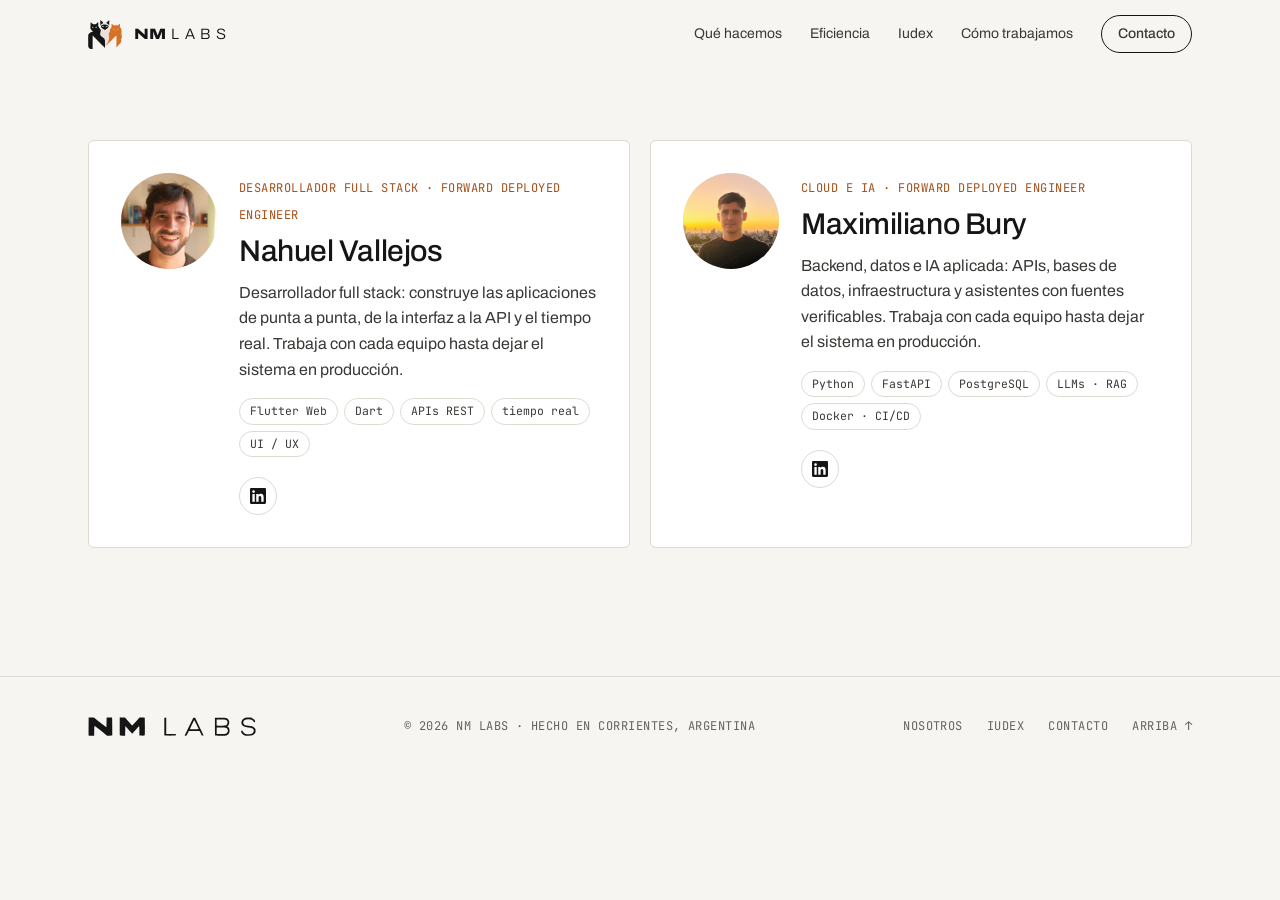
==== commit 27b82654: "feat(nosotros): sólo las fichas, avatar circular, texto técnico breve; logo centrado en móvil Co-Aut" ====
--- a/nosotros/index.html
+++ b/nosotros/index.html
@@ -4,7 +4,7 @@
   <meta charset="utf-8">
   <meta name="viewport" content="width=device-width, initial-scale=1">
   <title>Nosotros — NM Labs</title>
-  <meta name="description" content="NM Labs son Nahuel Vallejos y Maximiliano Bury: un escribiente judicial y un abogado con posgrado en IA, ambos programadores. Creadores de Iudex.">
+  <meta name="description" content="NM Labs son Nahuel Vallejos y Maximiliano Bury, forward deployed engineers. Creadores de Iudex.">
   <meta name="theme-color" content="#F6F5F2">
   <link rel="icon" href="../assets/mark.svg" type="image/svg+xml">
   <link rel="icon" href="../assets/favicon-32.png" sizes="32x32" type="image/png">
@@ -12,22 +12,22 @@
 
   <meta property="og:type" content="website">
   <meta property="og:title" content="Nosotros — NM Labs">
-  <meta property="og:description" content="Dos oficios, un laboratorio. Creadores de Iudex.">
-  <meta property="og:image" content="../assets/og.png">
+  <meta property="og:description" content="Nahuel Vallejos y Maximiliano Bury, creadores de Iudex.">
+  <meta property="og:image" content="https://nahv.github.io/nmlab_website/assets/og.png">
   <meta property="og:locale" content="es_AR">
   <meta name="twitter:card" content="summary_large_image">
 
   <link rel="preconnect" href="https://fonts.googleapis.com">
   <link rel="preconnect" href="https://fonts.gstatic.com" crossorigin>
   <link rel="stylesheet" href="https://fonts.googleapis.com/css2?family=Archivo:wdth,wght@62..125,300..800&family=JetBrains+Mono:wght@400;500&display=swap">
-  <link rel="stylesheet" href="../styles.css?v=20261018c">
+  <link rel="stylesheet" href="../styles.css?v=20261018d">
   <script>
     (function (d) {
       var c = d.documentElement.classList; c.add('js');
       if (!window.matchMedia('(prefers-reduced-motion: reduce)').matches) c.add('motion');
     })(document);
   </script>
-  <script src="../main.js?v=20261018c" defer></script>
+  <script src="../main.js?v=20261018d" defer></script>
 </head>
 <body>
   <a class="skip" href="#main">Saltar al contenido</a>
@@ -48,112 +48,33 @@
     </div>
   </header>
 
-  <main id="main">
-    <section class="page-hero" aria-labelledby="nos-title">
-      <div class="wrap">
-        <p class="hero-kicker mono"><span class="dot-live" aria-hidden="true"></span>Nosotros · Corrientes, Argentina</p>
-        <h1 id="nos-title" class="split">Dos oficios, <b>un laboratorio</b>.</h1>
-        <p class="lede" data-reveal data-d="3">NM son las iniciales de Nahuel y Max. Venimos del juzgado y del estudio jurídico, y aprendimos a programar para resolver lo que veíamos todos los días. Iudex fue el primero; lo que aprendimos ahí lo aplicamos a cualquier organización con mucho documento, plazos y gente esperando una respuesta.</p>
+  <main id="main" class="team-page">
+    <div class="wrap">
+      <h1 class="sr-only">Nosotros</h1>
+      <div class="profiles">
+        <article class="profile">
+          <img class="profile-avatar" src="../assets/team/nahuel.jpg" alt="Nahuel Vallejos" width="96" height="96">
+          <div class="profile-body">
+            <span class="profile-role mono">Desarrollador full stack · Forward deployed engineer</span>
+            <h2>Nahuel Vallejos</h2>
+            <p>Desarrollador full stack: construye las aplicaciones de punta a punta, de la interfaz a la API y el tiempo real. Trabaja con cada equipo hasta dejar el sistema en producción.</p>
+            <ul class="tags" aria-label="Tecnologías"><li>Flutter Web</li><li>Dart</li><li>APIs REST</li><li>tiempo real</li><li>UI / UX</li></ul>
+            <a class="icon-link" href="https://www.linkedin.com/in/nahuel-vallejos/" target="_blank" rel="noreferrer" aria-label="LinkedIn de Nahuel Vallejos"><svg viewBox="0 0 24 24" fill="currentColor" aria-hidden="true"><path d="M20.447 20.452h-3.554v-5.569c0-1.328-.027-3.037-1.852-3.037-1.853 0-2.136 1.445-2.136 2.939v5.667H9.351V9h3.414v1.561h.046c.477-.9 1.637-1.85 3.37-1.85 3.601 0 4.267 2.37 4.267 5.455v6.286zM5.337 7.433a2.062 2.062 0 1 1 0-4.125 2.062 2.062 0 0 1 0 4.125zM7.119 20.452H3.555V9h3.564v11.452zM22.225 0H1.771C.792 0 0 .774 0 1.729v20.542C0 23.227.792 24 1.771 24h20.451C23.2 24 24 23.227 24 22.271V1.729C24 .774 23.2 0 22.222 0h.003z"/></svg></a>
+          </div>
+        </article>
+
+        <article class="profile">
+          <img class="profile-avatar" src="../assets/team/max.jpg" alt="Maximiliano Bury" width="96" height="96">
+          <div class="profile-body">
+            <span class="profile-role mono">Cloud e IA · Forward deployed engineer</span>
+            <h2>Maximiliano Bury</h2>
+            <p>Backend, datos e IA aplicada: APIs, bases de datos, infraestructura y asistentes con fuentes verificables. Trabaja con cada equipo hasta dejar el sistema en producción.</p>
+            <ul class="tags" aria-label="Tecnologías"><li>Python</li><li>FastAPI</li><li>PostgreSQL</li><li>LLMs · RAG</li><li>Docker · CI/CD</li></ul>
+            <a class="icon-link" href="https://www.linkedin.com/in/maxinbury-legaltech/" target="_blank" rel="noreferrer" aria-label="LinkedIn de Maximiliano Bury"><svg viewBox="0 0 24 24" fill="currentColor" aria-hidden="true"><path d="M20.447 20.452h-3.554v-5.569c0-1.328-.027-3.037-1.852-3.037-1.853 0-2.136 1.445-2.136 2.939v5.667H9.351V9h3.414v1.561h.046c.477-.9 1.637-1.85 3.37-1.85 3.601 0 4.267 2.37 4.267 5.455v6.286zM5.337 7.433a2.062 2.062 0 1 1 0-4.125 2.062 2.062 0 0 1 0 4.125zM7.119 20.452H3.555V9h3.564v11.452zM22.225 0H1.771C.792 0 0 .774 0 1.729v20.542C0 23.227.792 24 1.771 24h20.451C23.2 24 24 23.227 24 22.271V1.729C24 .774 23.2 0 22.222 0h.003z"/></svg></a>
+          </div>
+        </article>
       </div>
-    </section>
-
-    <section class="statement" aria-labelledby="nos-statement">
-      <div class="wrap">
-        <h2 id="nos-statement" data-reveal>Tecnología con <b>criterio</b>, no con magia.</h2>
-        <p data-reveal data-d="1">Que cada respuesta de IA tenga fuente. Que cada acción quede trazada. Que el costo se mida antes de crecer. Y que la herramienta se adapte al trabajo, no al revés.</p>
-      </div>
-    </section>
-
-    <section class="section" aria-labelledby="nos-equipo">
-      <div class="wrap">
-        <div class="section-head">
-          <div>
-            <span class="eyebrow mono" data-reveal>El equipo</span>
-            <h2 id="nos-equipo" data-reveal data-d="1">Quiénes están <b>detrás</b>.</h2>
-          </div>
-          <p data-reveal data-d="2">Dos socios, ambos programadores. Uno conoce la justicia desde adentro del juzgado; el otro, desde la práctica del derecho y la IA aplicada.</p>
-        </div>
-
-        <div class="profiles">
-          <article class="profile" data-reveal>
-            <div class="profile-photo">
-              <img src="../assets/team/nahuel.jpg" alt="Nahuel Vallejos" width="560" height="560" loading="lazy">
-              <span class="tag mono">N</span>
-            </div>
-            <div class="profile-body">
-              <span class="profile-role mono">Cofundador · Producto y aplicaciones</span>
-              <h3>Nahuel Vallejos</h3>
-              <p>Escribiente judicial, con más de diez años dentro del sistema de justicia de Corrientes. Lleva todo lo que corre en el navegador: arquitectura de las aplicaciones, interfaz, experiencia de uso e integración con la API.</p>
-              <ul class="tags" aria-label="Áreas de trabajo"><li>Flutter Web</li><li>UI / UX</li><li>tiempo real</li><li>producto</li></ul>
-              <div class="profile-actions">
-                <a class="btn btn-ghost btn-sm" href="https://iudex.com.ar/blog/historia-nahuel-vallejos.html" rel="noopener">Leer su historia <span class="arrow" aria-hidden="true">↗</span></a>
-                <a class="icon-link" href="https://www.linkedin.com/in/nahuel-vallejos/" target="_blank" rel="noreferrer" aria-label="LinkedIn de Nahuel Vallejos">
-                  <svg viewBox="0 0 24 24" fill="currentColor" aria-hidden="true"><path d="M20.447 20.452h-3.554v-5.569c0-1.328-.027-3.037-1.852-3.037-1.853 0-2.136 1.445-2.136 2.939v5.667H9.351V9h3.414v1.561h.046c.477-.9 1.637-1.85 3.37-1.85 3.601 0 4.267 2.37 4.267 5.455v6.286zM5.337 7.433a2.062 2.062 0 1 1 0-4.125 2.062 2.062 0 0 1 0 4.125zM7.119 20.452H3.555V9h3.564v11.452zM22.225 0H1.771C.792 0 0 .774 0 1.729v20.542C0 23.227.792 24 1.771 24h20.451C23.2 24 24 23.227 24 22.271V1.729C24 .774 23.2 0 22.222 0h.003z"/></svg>
-                </a>
-              </div>
-            </div>
-          </article>
-
-          <article class="profile" data-reveal data-d="1">
-            <div class="profile-photo">
-              <img src="../assets/team/max.jpg" alt="Maximiliano Bury" width="560" height="560" loading="lazy">
-              <span class="tag mono">M</span>
-            </div>
-            <div class="profile-body">
-              <span class="profile-role mono">Cofundador · Cloud e IA</span>
-              <h3>Maximiliano Bury</h3>
-              <p>Abogado con posgrado en inteligencia artificial. Trabajó construyendo herramientas para operaciones legales complejas. Lleva la nube y la IA: backend, base de datos, infraestructura y Nexus, para que cada respuesta tenga fuente y cada acción quede trazada.</p>
-              <ul class="tags" aria-label="Áreas de trabajo"><li>IA aplicada</li><li>FastAPI · PostgreSQL</li><li>infraestructura</li><li>data governance</li></ul>
-              <div class="profile-actions">
-                <a class="btn btn-ghost btn-sm" href="https://iudex.com.ar/blog/historia-maxi-bury.html" rel="noopener">Leer su historia <span class="arrow" aria-hidden="true">↗</span></a>
-                <a class="icon-link" href="https://www.linkedin.com/in/maxinbury-legaltech/" target="_blank" rel="noreferrer" aria-label="LinkedIn de Maximiliano Bury">
-                  <svg viewBox="0 0 24 24" fill="currentColor" aria-hidden="true"><path d="M20.447 20.452h-3.554v-5.569c0-1.328-.027-3.037-1.852-3.037-1.853 0-2.136 1.445-2.136 2.939v5.667H9.351V9h3.414v1.561h.046c.477-.9 1.637-1.85 3.37-1.85 3.601 0 4.267 2.37 4.267 5.455v6.286zM5.337 7.433a2.062 2.062 0 1 1 0-4.125 2.062 2.062 0 0 1 0 4.125zM7.119 20.452H3.555V9h3.564v11.452zM22.225 0H1.771C.792 0 0 .774 0 1.729v20.542C0 23.227.792 24 1.771 24h20.451C23.2 24 24 23.227 24 22.271V1.729C24 .774 23.2 0 22.222 0h.003z"/></svg>
-                </a>
-              </div>
-            </div>
-          </article>
-        </div>
-      </div>
-    </section>
-
-    <section class="section efficiency" aria-labelledby="nos-aprendimos">
-      <div class="wrap">
-        <div class="section-head">
-          <div>
-            <span class="eyebrow mono" data-reveal>Lo que aprendimos con Iudex</span>
-            <h2 id="nos-aprendimos" data-reveal data-d="1">Lo que nos llevamos a <b>cada proyecto</b>.</h2>
-          </div>
-        </div>
-        <div class="learned">
-          <div data-reveal>
-            <span class="mono">01</span>
-            <h3>Del oficio al código</h3>
-            <p>Conocer el trabajo desde adentro evita construir lo que nadie va a usar. Por eso empezamos siempre por quienes hacen la tarea.</p>
-          </div>
-          <div data-reveal data-d="1">
-            <span class="mono">02</span>
-            <h3>IA con fuentes</h3>
-            <p>En un juzgado, una respuesta sin cita no sirve. Aplicamos esa misma exigencia a cualquier asistente que construimos.</p>
-          </div>
-          <div data-reveal data-d="2">
-            <span class="mono">03</span>
-            <h3>Costo bajo control</h3>
-            <p>Medimos cada consulta a los modelos. Así un sistema con IA se puede sostener mes a mes, y crecer sin sorpresas.</p>
-          </div>
-        </div>
-      </div>
-    </section>
-
-    <section class="cta-band" aria-labelledby="nos-cta">
-      <div class="wrap">
-        <span class="eyebrow mono" data-reveal>Contacto</span>
-        <h2 id="nos-cta" data-reveal data-d="1">¿Hablamos de tu <b>proceso</b>?</h2>
-        <div class="hero-actions" data-reveal data-d="2">
-          <a class="btn btn-solid" href="../#contacto">Contanos tu proyecto <span class="arrow" aria-hidden="true">→</span></a>
-          <a class="btn btn-ghost" href="https://iudex.com.ar" rel="noopener">Conocé Iudex <span class="arrow" aria-hidden="true">↗</span></a>
-        </div>
-      </div>
-    </section>
+    </div>
   </main>
 
   <footer class="site-footer">
--- a/styles.css
+++ b/styles.css
@@ -227,7 +227,7 @@
 @media (max-width: 860px) {
   .hero { min-height: auto; padding-top: 104px; }
   .hero .wrap { grid-template-columns: 1fr; }
-  .hero-mark { order: -1; max-width: 260px; justify-self: start; }
+  .hero-mark { order: -1; max-width: 260px; justify-self: center; }
   .hero-mark-caption { display: none; }
 }
 
@@ -671,66 +671,29 @@
   .ficha-body[hidden] { display: none; }
 }
 
-/* ---------- Nosotros ---------- */
-
-.page-hero { padding: 150px 0 clamp(60px, 8vw, 100px); position: relative; overflow: hidden; }
-.page-hero::before {
-  content: ""; position: absolute; inset: 0; z-index: -1;
-  background-image: radial-gradient(var(--line) 1px, transparent 1.2px); background-size: 22px 22px;
-  -webkit-mask-image: radial-gradient(ellipse 60% 70% at 50% 40%, #000 15%, transparent 70%);
-  mask-image: radial-gradient(ellipse 60% 70% at 50% 40%, #000 15%, transparent 70%);
-}
-.page-hero h1 { font-size: clamp(42px, 6.4vw, 88px); font-variation-settings: "wdth" 104; max-width: 15ch; }
-.page-hero h1 b { font-variation-settings: "wdth" 118; }
-.page-hero .lede { margin-top: 26px; max-width: 54ch; font-size: clamp(17px, 1.5vw, 19px); color: var(--ink-2); }
-
-.statement { background: var(--ink); color: var(--cream); padding: clamp(70px, 9vw, 120px) 0; }
-.statement h2 { font-size: clamp(30px, 4vw, 52px); color: var(--cream); max-width: 20ch; }
-.statement h2 b { color: #fff; }
-.statement p { margin-top: 22px; max-width: 60ch; color: #CFC6BC; }
-
+/* ---------- Nosotros: sólo las fichas ---------- */
+
+.team-page { padding: 140px 0 clamp(80px, 10vw, 140px); }
 .profiles { display: grid; grid-template-columns: repeat(2, minmax(0, 1fr)); gap: 20px; }
 .profile {
-  display: grid; grid-template-rows: auto 1fr;
-  border: 1px solid var(--line); border-radius: 6px; background: #fff; overflow: hidden;
-  transition: border-color .3s, transform .5s var(--ease), box-shadow .5s var(--ease);
-}
-.profile:hover { border-color: #C9C3B9; transform: translateY(-3px); box-shadow: 0 30px 60px -40px rgba(21, 21, 21, .35); }
-.profile-photo { position: relative; aspect-ratio: 16 / 11; overflow: hidden; background: var(--cream); }
-.profile-photo img { width: 100%; height: 100%; object-fit: cover; object-position: 50% 30%; filter: grayscale(1) contrast(1.05); transition: filter .8s ease, transform 1.2s var(--ease); }
-.profile:hover .profile-photo img { filter: grayscale(0); transform: scale(1.03); }
-.profile-photo .tag {
-  position: absolute; left: 14px; top: 14px; padding: 5px 9px; border-radius: 3px;
-  background: var(--bg); color: var(--ink);
-}
-.profile-photo .cat-dot { position: absolute; right: 14px; bottom: 14px; width: 12px; height: 12px; border-radius: 50%; box-shadow: 0 0 0 3px var(--bg); }
-.profile-body { padding: clamp(22px, 3vw, 34px); display: flex; flex-direction: column; }
+  display: flex; gap: 22px; align-items: flex-start;
+  padding: clamp(22px, 3vw, 32px);
+  border: 1px solid var(--line); border-radius: 6px; background: #fff;
+}
+.profile-avatar { width: 96px; height: 96px; flex: none; border-radius: 50%; object-fit: cover; object-position: 50% 30%; background: var(--cream); }
+.profile-body { min-width: 0; }
 .profile-role { color: var(--orange-text); }
-.profile h3 { font-size: clamp(26px, 2.6vw, 34px); font-weight: 500; letter-spacing: -0.015em; margin: 10px 0 14px; }
+.profile h2 { font-size: clamp(24px, 2.4vw, 30px); font-weight: 500; letter-spacing: -0.015em; margin: 8px 0 12px; }
 .profile p { color: var(--ink-2); font-size: 16px; }
-.profile .tags { margin-top: 18px; }
-.profile-actions { margin-top: auto; padding-top: 24px; display: flex; align-items: center; gap: 12px; }
+.profile .tags { margin: 16px 0 20px; }
 .icon-link {
   width: 38px; height: 38px; display: inline-grid; place-items: center;
-  border: 1px solid var(--line); border-radius: 50%; color: var(--ink); transition: border-color .2s, color .2s, background-color .2s;
-}
-.icon-link:hover { background: var(--ink); color: var(--bg); border-color: var(--ink); }
+  border: 1px solid var(--line); border-radius: 50%; color: var(--ink);
+}
+.icon-link:hover { border-color: var(--ink); }
 .icon-link svg { width: 16px; height: 16px; }
 @media (max-width: 860px) { .profiles { grid-template-columns: 1fr; } }
-
-.learned { display: grid; grid-template-columns: repeat(3, minmax(0, 1fr)); border-top: 1px solid var(--line); }
-.learned > div { padding: 28px 28px 0 0; }
-.learned > div + div { padding-left: 28px; border-left: 1px solid var(--line); }
-.learned h3 { font-size: 20px; font-weight: 500; margin: 12px 0 8px; letter-spacing: -0.005em; }
-.learned p { color: var(--ink-2); font-size: 16px; }
-@media (max-width: 760px) {
-  .learned { grid-template-columns: 1fr; }
-  .learned > div, .learned > div + div { padding: 24px 0 0; border-left: 0; }
-}
-
-.cta-band { padding: clamp(80px, 10vw, 140px) 0; border-top: 1px solid var(--line); }
-.cta-band h2 { font-size: clamp(34px, 5vw, 64px); font-variation-settings: "wdth" 104; max-width: 18ch; }
-.cta-band .hero-actions { margin-top: 32px; }
+@media (max-width: 480px) { .profile { flex-direction: column; gap: 16px; } .profile-avatar { width: 80px; height: 80px; } }
 
 /* ---------- Footer ---------- */
 
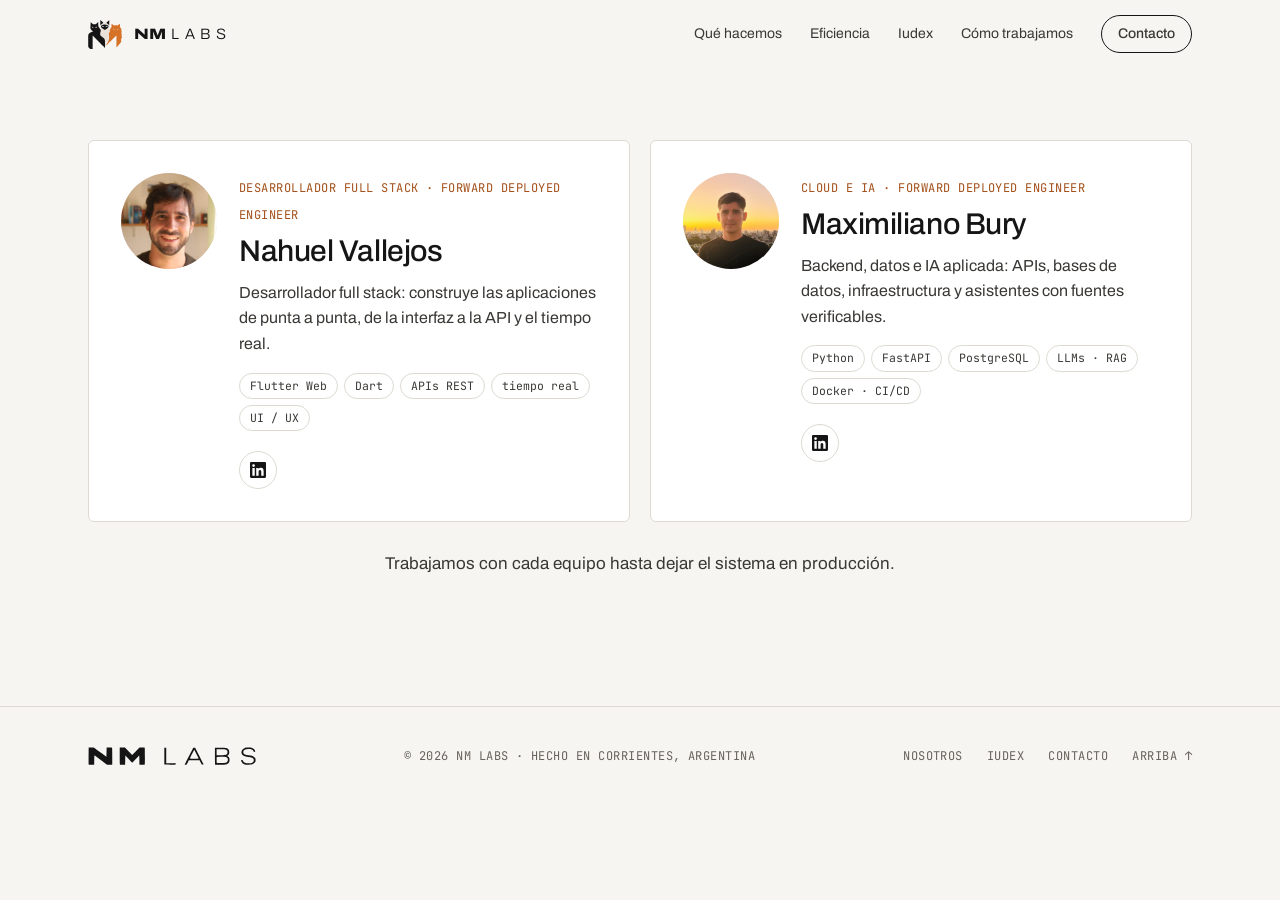
==== commit d49a6c40: "fix(nosotros): la frase de producción va una sola vez, debajo de las fichas Co-Authored-By: Claude O" ====
--- a/nosotros/index.html
+++ b/nosotros/index.html
@@ -20,14 +20,14 @@
   <link rel="preconnect" href="https://fonts.googleapis.com">
   <link rel="preconnect" href="https://fonts.gstatic.com" crossorigin>
   <link rel="stylesheet" href="https://fonts.googleapis.com/css2?family=Archivo:wdth,wght@62..125,300..800&family=JetBrains+Mono:wght@400;500&display=swap">
-  <link rel="stylesheet" href="../styles.css?v=20261018d">
+  <link rel="stylesheet" href="../styles.css?v=20261018e">
   <script>
     (function (d) {
       var c = d.documentElement.classList; c.add('js');
       if (!window.matchMedia('(prefers-reduced-motion: reduce)').matches) c.add('motion');
     })(document);
   </script>
-  <script src="../main.js?v=20261018d" defer></script>
+  <script src="../main.js?v=20261018e" defer></script>
 </head>
 <body>
   <a class="skip" href="#main">Saltar al contenido</a>
@@ -57,7 +57,7 @@
           <div class="profile-body">
             <span class="profile-role mono">Desarrollador full stack · Forward deployed engineer</span>
             <h2>Nahuel Vallejos</h2>
-            <p>Desarrollador full stack: construye las aplicaciones de punta a punta, de la interfaz a la API y el tiempo real. Trabaja con cada equipo hasta dejar el sistema en producción.</p>
+            <p>Desarrollador full stack: construye las aplicaciones de punta a punta, de la interfaz a la API y el tiempo real.</p>
             <ul class="tags" aria-label="Tecnologías"><li>Flutter Web</li><li>Dart</li><li>APIs REST</li><li>tiempo real</li><li>UI / UX</li></ul>
             <a class="icon-link" href="https://www.linkedin.com/in/nahuel-vallejos/" target="_blank" rel="noreferrer" aria-label="LinkedIn de Nahuel Vallejos"><svg viewBox="0 0 24 24" fill="currentColor" aria-hidden="true"><path d="M20.447 20.452h-3.554v-5.569c0-1.328-.027-3.037-1.852-3.037-1.853 0-2.136 1.445-2.136 2.939v5.667H9.351V9h3.414v1.561h.046c.477-.9 1.637-1.85 3.37-1.85 3.601 0 4.267 2.37 4.267 5.455v6.286zM5.337 7.433a2.062 2.062 0 1 1 0-4.125 2.062 2.062 0 0 1 0 4.125zM7.119 20.452H3.555V9h3.564v11.452zM22.225 0H1.771C.792 0 0 .774 0 1.729v20.542C0 23.227.792 24 1.771 24h20.451C23.2 24 24 23.227 24 22.271V1.729C24 .774 23.2 0 22.222 0h.003z"/></svg></a>
           </div>
@@ -68,12 +68,13 @@
           <div class="profile-body">
             <span class="profile-role mono">Cloud e IA · Forward deployed engineer</span>
             <h2>Maximiliano Bury</h2>
-            <p>Backend, datos e IA aplicada: APIs, bases de datos, infraestructura y asistentes con fuentes verificables. Trabaja con cada equipo hasta dejar el sistema en producción.</p>
+            <p>Backend, datos e IA aplicada: APIs, bases de datos, infraestructura y asistentes con fuentes verificables.</p>
             <ul class="tags" aria-label="Tecnologías"><li>Python</li><li>FastAPI</li><li>PostgreSQL</li><li>LLMs · RAG</li><li>Docker · CI/CD</li></ul>
             <a class="icon-link" href="https://www.linkedin.com/in/maxinbury-legaltech/" target="_blank" rel="noreferrer" aria-label="LinkedIn de Maximiliano Bury"><svg viewBox="0 0 24 24" fill="currentColor" aria-hidden="true"><path d="M20.447 20.452h-3.554v-5.569c0-1.328-.027-3.037-1.852-3.037-1.853 0-2.136 1.445-2.136 2.939v5.667H9.351V9h3.414v1.561h.046c.477-.9 1.637-1.85 3.37-1.85 3.601 0 4.267 2.37 4.267 5.455v6.286zM5.337 7.433a2.062 2.062 0 1 1 0-4.125 2.062 2.062 0 0 1 0 4.125zM7.119 20.452H3.555V9h3.564v11.452zM22.225 0H1.771C.792 0 0 .774 0 1.729v20.542C0 23.227.792 24 1.771 24h20.451C23.2 24 24 23.227 24 22.271V1.729C24 .774 23.2 0 22.222 0h.003z"/></svg></a>
           </div>
         </article>
       </div>
+      <p class="team-note">Trabajamos con cada equipo hasta dejar el sistema en producción.</p>
     </div>
   </main>
 
--- a/styles.css
+++ b/styles.css
@@ -692,6 +692,7 @@
 }
 .icon-link:hover { border-color: var(--ink); }
 .icon-link svg { width: 16px; height: 16px; }
+.team-note { margin-top: 28px; text-align: center; color: var(--ink-2); font-size: 17px; }
 @media (max-width: 860px) { .profiles { grid-template-columns: 1fr; } }
 @media (max-width: 480px) { .profile { flex-direction: column; gap: 16px; } .profile-avatar { width: 80px; height: 80px; } }
 
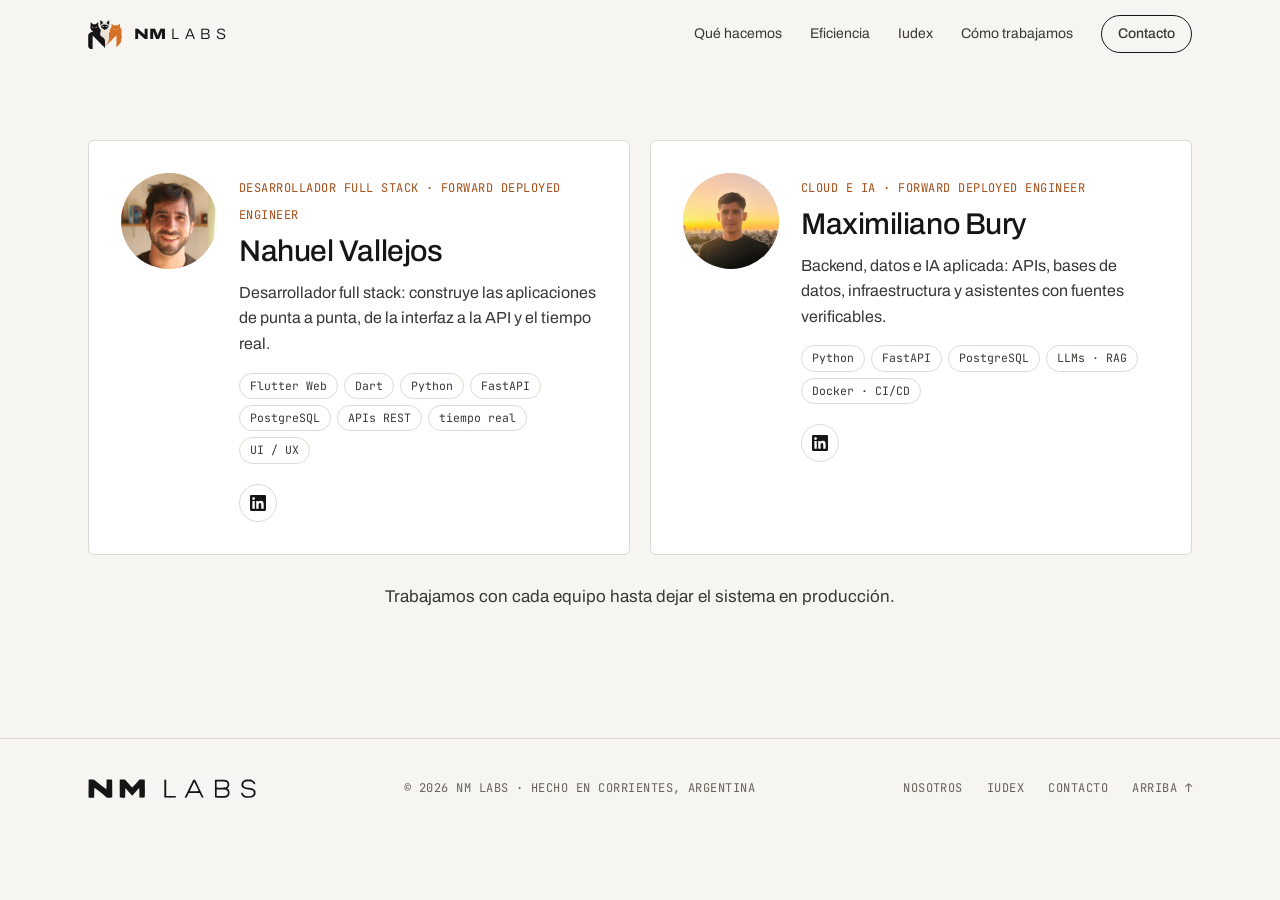
==== commit c12dfe56: "feat(nosotros): Python, FastAPI y PostgreSQL en la ficha de Nahuel Co-Authored-By: Claude Opus 5.5 <" ====
--- a/nosotros/index.html
+++ b/nosotros/index.html
@@ -58,7 +58,7 @@
             <span class="profile-role mono">Desarrollador full stack · Forward deployed engineer</span>
             <h2>Nahuel Vallejos</h2>
             <p>Desarrollador full stack: construye las aplicaciones de punta a punta, de la interfaz a la API y el tiempo real.</p>
-            <ul class="tags" aria-label="Tecnologías"><li>Flutter Web</li><li>Dart</li><li>APIs REST</li><li>tiempo real</li><li>UI / UX</li></ul>
+            <ul class="tags" aria-label="Tecnologías"><li>Flutter Web</li><li>Dart</li><li>Python</li><li>FastAPI</li><li>PostgreSQL</li><li>APIs REST</li><li>tiempo real</li><li>UI / UX</li></ul>
             <a class="icon-link" href="https://www.linkedin.com/in/nahuel-vallejos/" target="_blank" rel="noreferrer" aria-label="LinkedIn de Nahuel Vallejos"><svg viewBox="0 0 24 24" fill="currentColor" aria-hidden="true"><path d="M20.447 20.452h-3.554v-5.569c0-1.328-.027-3.037-1.852-3.037-1.853 0-2.136 1.445-2.136 2.939v5.667H9.351V9h3.414v1.561h.046c.477-.9 1.637-1.85 3.37-1.85 3.601 0 4.267 2.37 4.267 5.455v6.286zM5.337 7.433a2.062 2.062 0 1 1 0-4.125 2.062 2.062 0 0 1 0 4.125zM7.119 20.452H3.555V9h3.564v11.452zM22.225 0H1.771C.792 0 0 .774 0 1.729v20.542C0 23.227.792 24 1.771 24h20.451C23.2 24 24 23.227 24 22.271V1.729C24 .774 23.2 0 22.222 0h.003z"/></svg></a>
           </div>
         </article>
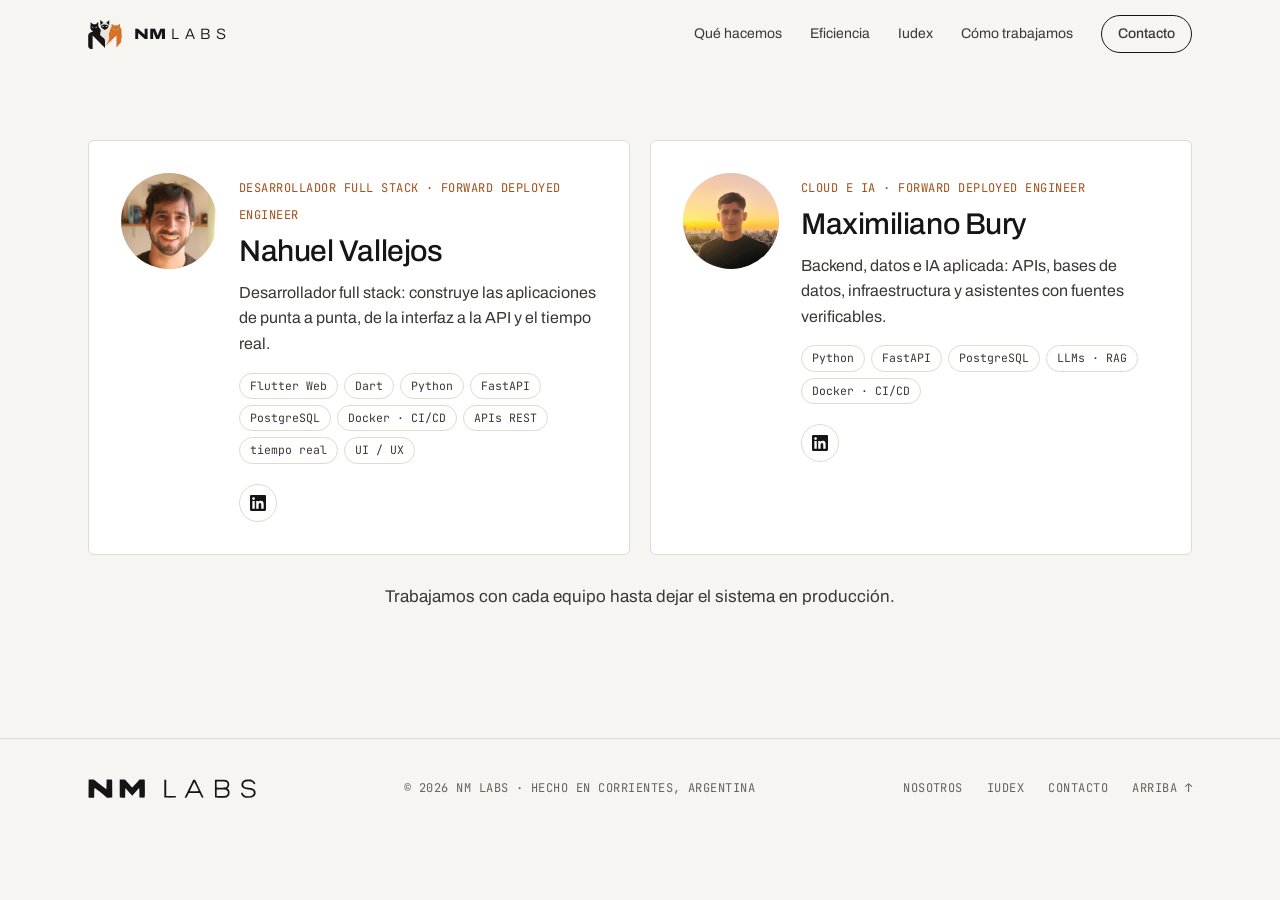
==== commit e1b5d9e5: "feat(nosotros): Docker · CI/CD en la ficha de Nahuel Co-Authored-By: Claude Opus 5.5 <noreply@anthro" ====
--- a/nosotros/index.html
+++ b/nosotros/index.html
@@ -58,7 +58,7 @@
             <span class="profile-role mono">Desarrollador full stack · Forward deployed engineer</span>
             <h2>Nahuel Vallejos</h2>
             <p>Desarrollador full stack: construye las aplicaciones de punta a punta, de la interfaz a la API y el tiempo real.</p>
-            <ul class="tags" aria-label="Tecnologías"><li>Flutter Web</li><li>Dart</li><li>Python</li><li>FastAPI</li><li>PostgreSQL</li><li>APIs REST</li><li>tiempo real</li><li>UI / UX</li></ul>
+            <ul class="tags" aria-label="Tecnologías"><li>Flutter Web</li><li>Dart</li><li>Python</li><li>FastAPI</li><li>PostgreSQL</li><li>Docker · CI/CD</li><li>APIs REST</li><li>tiempo real</li><li>UI / UX</li></ul>
             <a class="icon-link" href="https://www.linkedin.com/in/nahuel-vallejos/" target="_blank" rel="noreferrer" aria-label="LinkedIn de Nahuel Vallejos"><svg viewBox="0 0 24 24" fill="currentColor" aria-hidden="true"><path d="M20.447 20.452h-3.554v-5.569c0-1.328-.027-3.037-1.852-3.037-1.853 0-2.136 1.445-2.136 2.939v5.667H9.351V9h3.414v1.561h.046c.477-.9 1.637-1.85 3.37-1.85 3.601 0 4.267 2.37 4.267 5.455v6.286zM5.337 7.433a2.062 2.062 0 1 1 0-4.125 2.062 2.062 0 0 1 0 4.125zM7.119 20.452H3.555V9h3.564v11.452zM22.225 0H1.771C.792 0 0 .774 0 1.729v20.542C0 23.227.792 24 1.771 24h20.451C23.2 24 24 23.227 24 22.271V1.729C24 .774 23.2 0 22.222 0h.003z"/></svg></a>
           </div>
         </article>
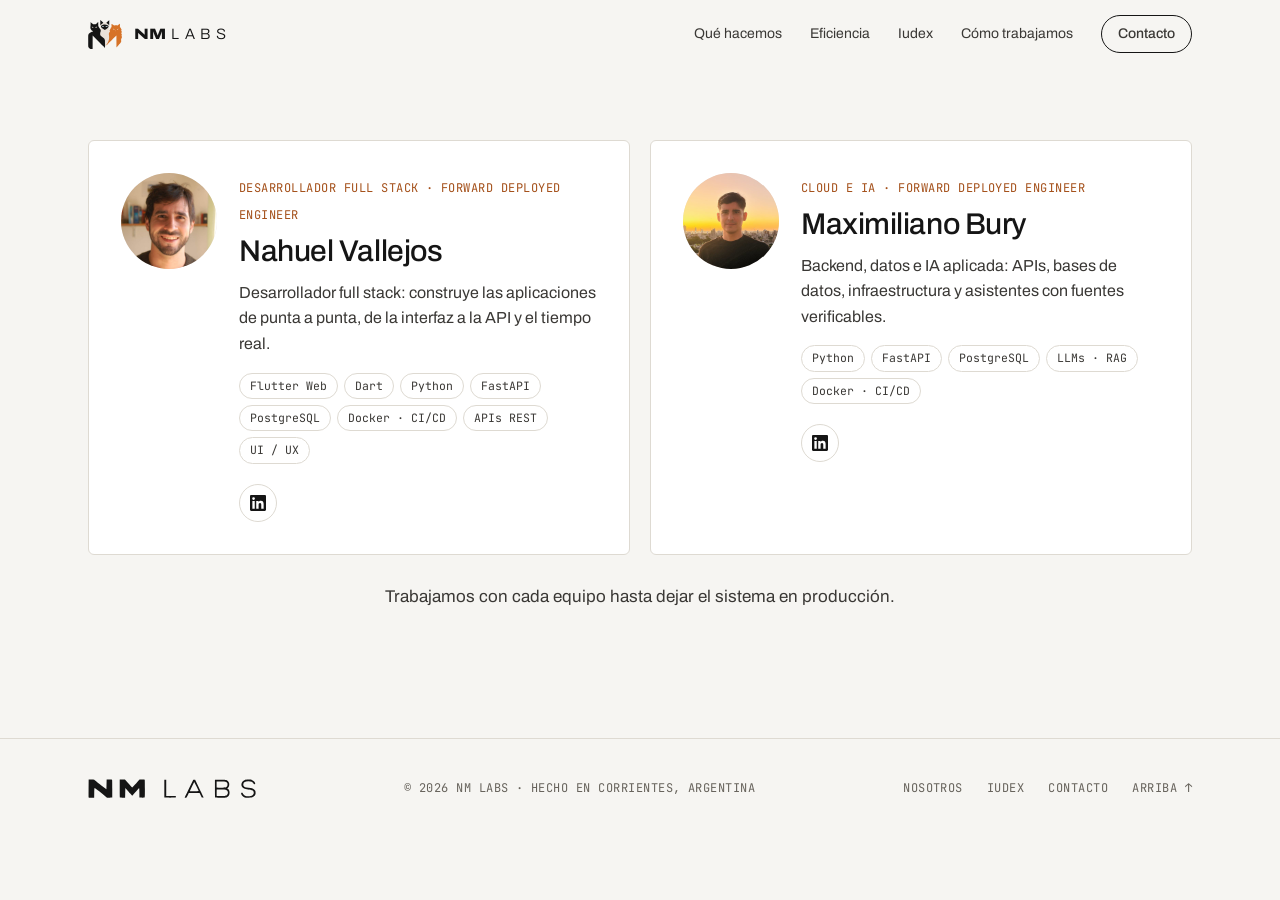
==== commit b0be0584: "fix(nosotros): sin «tiempo real» en la ficha de Nahuel Co-Authored-By: Claude Opus 5.5 <noreply@anth" ====
--- a/nosotros/index.html
+++ b/nosotros/index.html
@@ -58,7 +58,7 @@
             <span class="profile-role mono">Desarrollador full stack · Forward deployed engineer</span>
             <h2>Nahuel Vallejos</h2>
             <p>Desarrollador full stack: construye las aplicaciones de punta a punta, de la interfaz a la API y el tiempo real.</p>
-            <ul class="tags" aria-label="Tecnologías"><li>Flutter Web</li><li>Dart</li><li>Python</li><li>FastAPI</li><li>PostgreSQL</li><li>Docker · CI/CD</li><li>APIs REST</li><li>tiempo real</li><li>UI / UX</li></ul>
+            <ul class="tags" aria-label="Tecnologías"><li>Flutter Web</li><li>Dart</li><li>Python</li><li>FastAPI</li><li>PostgreSQL</li><li>Docker · CI/CD</li><li>APIs REST</li><li>UI / UX</li></ul>
             <a class="icon-link" href="https://www.linkedin.com/in/nahuel-vallejos/" target="_blank" rel="noreferrer" aria-label="LinkedIn de Nahuel Vallejos"><svg viewBox="0 0 24 24" fill="currentColor" aria-hidden="true"><path d="M20.447 20.452h-3.554v-5.569c0-1.328-.027-3.037-1.852-3.037-1.853 0-2.136 1.445-2.136 2.939v5.667H9.351V9h3.414v1.561h.046c.477-.9 1.637-1.85 3.37-1.85 3.601 0 4.267 2.37 4.267 5.455v6.286zM5.337 7.433a2.062 2.062 0 1 1 0-4.125 2.062 2.062 0 0 1 0 4.125zM7.119 20.452H3.555V9h3.564v11.452zM22.225 0H1.771C.792 0 0 .774 0 1.729v20.542C0 23.227.792 24 1.771 24h20.451C23.2 24 24 23.227 24 22.271V1.729C24 .774 23.2 0 22.222 0h.003z"/></svg></a>
           </div>
         </article>
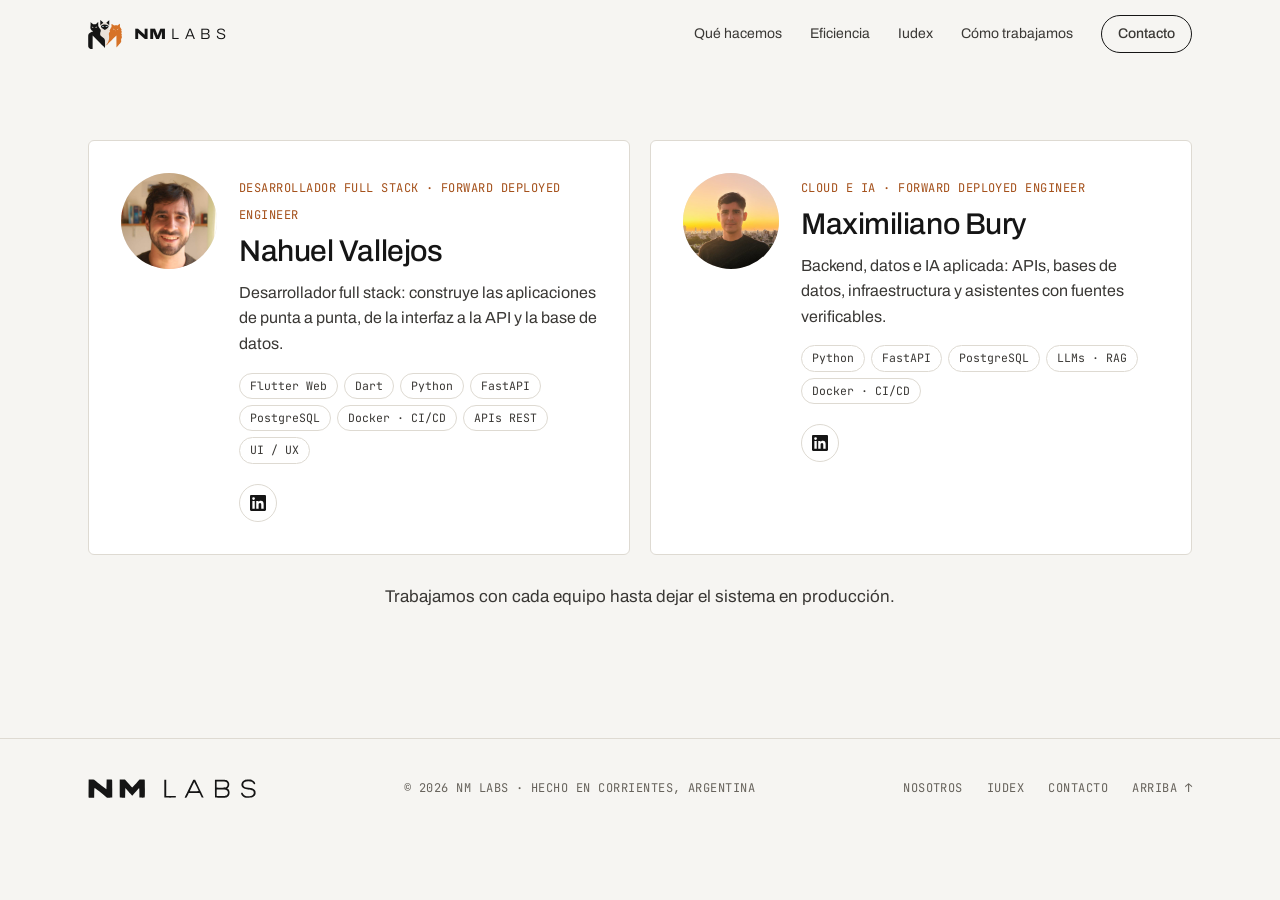
==== commit 44378d11: "fix(nosotros): la bio de Nahuel tampoco menciona «tiempo real» Co-Authored-By: Claude Opus 5.5 <nore" ====
--- a/nosotros/index.html
+++ b/nosotros/index.html
@@ -57,7 +57,7 @@
           <div class="profile-body">
             <span class="profile-role mono">Desarrollador full stack · Forward deployed engineer</span>
             <h2>Nahuel Vallejos</h2>
-            <p>Desarrollador full stack: construye las aplicaciones de punta a punta, de la interfaz a la API y el tiempo real.</p>
+            <p>Desarrollador full stack: construye las aplicaciones de punta a punta, de la interfaz a la API y la base de datos.</p>
             <ul class="tags" aria-label="Tecnologías"><li>Flutter Web</li><li>Dart</li><li>Python</li><li>FastAPI</li><li>PostgreSQL</li><li>Docker · CI/CD</li><li>APIs REST</li><li>UI / UX</li></ul>
             <a class="icon-link" href="https://www.linkedin.com/in/nahuel-vallejos/" target="_blank" rel="noreferrer" aria-label="LinkedIn de Nahuel Vallejos"><svg viewBox="0 0 24 24" fill="currentColor" aria-hidden="true"><path d="M20.447 20.452h-3.554v-5.569c0-1.328-.027-3.037-1.852-3.037-1.853 0-2.136 1.445-2.136 2.939v5.667H9.351V9h3.414v1.561h.046c.477-.9 1.637-1.85 3.37-1.85 3.601 0 4.267 2.37 4.267 5.455v6.286zM5.337 7.433a2.062 2.062 0 1 1 0-4.125 2.062 2.062 0 0 1 0 4.125zM7.119 20.452H3.555V9h3.564v11.452zM22.225 0H1.771C.792 0 0 .774 0 1.729v20.542C0 23.227.792 24 1.771 24h20.451C23.2 24 24 23.227 24 22.271V1.729C24 .774 23.2 0 22.222 0h.003z"/></svg></a>
           </div>
